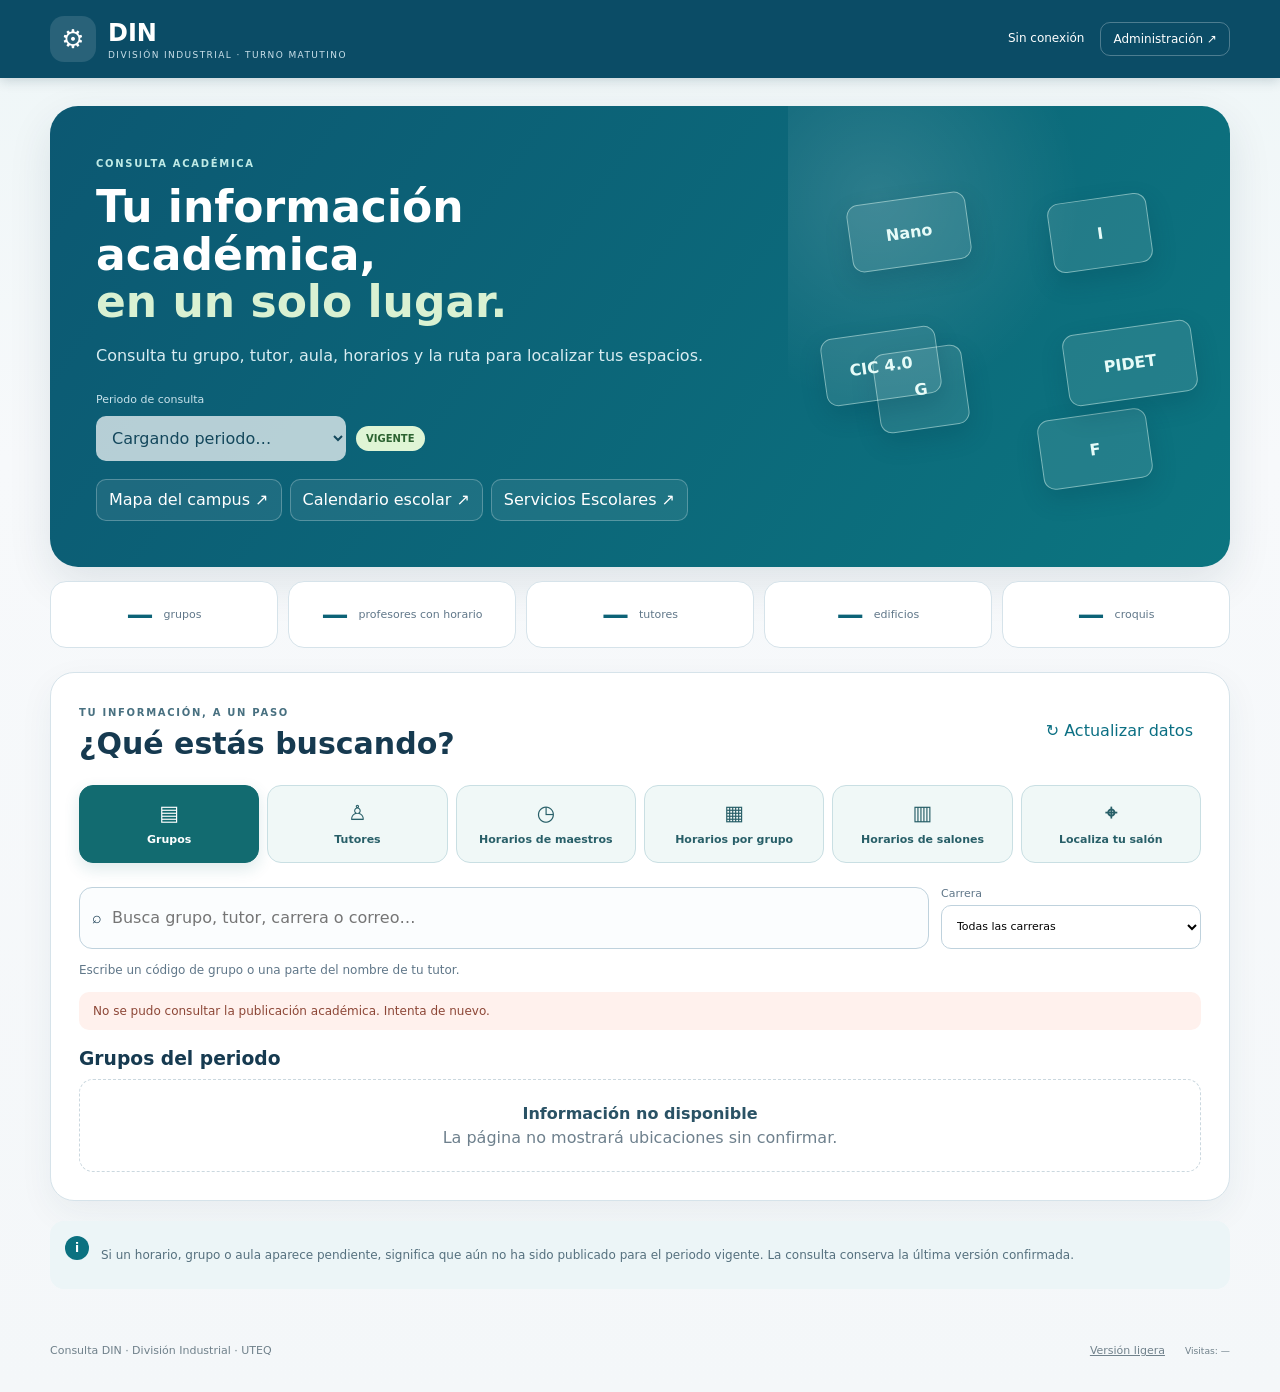
==== index.html @ 72f291d6 "Add files via upload" ====
<!doctype html>
<html lang="es">
<head>
  <meta charset="utf-8">
  <meta name="viewport" content="width=device-width,initial-scale=1,viewport-fit=cover">
  <meta name="theme-color" content="#0b5e75">
  <meta name="description" content="Consulta DIN: grupos, tutores, horarios, aulas y croquis de la División Industrial.">
  <title>Consulta DIN</title>
  <script src="compat-v4.js?v=20260924-1"></script>
  <link rel="stylesheet" href="estilos-v4.css?v=20260924-1">
  <script defer src="config.js"></script>
  <script defer src="planos.js"></script>
  <script defer src="datos-v4.js?v=20260924-1"></script>
  <script defer src="source-v4.js?v=20260924-1"></script>
  <script defer src="legacy-schedules-v4.js?v=20260924-1"></script>
  <script defer src="horarios-v4.js?v=20260924-1"></script>
  <script defer src="campus-v4.js?v=20260924-1"></script>
  <script defer src="app-v4.js?v=20260924-1"></script>
  <script defer src="visitas-v4.js?v=20260924-1"></script>
</head>
<body>
  <a class="skip" href="#consulta">Saltar a la consulta</a>
  <header class="topbar">
    <div class="wrap topbar-inner">
      <a class="brand" href="./" aria-label="Consulta DIN, inicio">
        <span class="brand-mark" aria-hidden="true">⚙</span>
        <span><strong>DIN</strong><small>DIVISIÓN INDUSTRIAL · TURNO MATUTINO</small></span>
      </a>
      <div class="top-actions">
        <div class="connection-block"><span id="connection">Conectando…</span><small id="dataUpdated"></small></div>
        <a class="admin-link" href="admin.html">Administración ↗</a>
      </div>
    </div>
  </header>

  <main class="wrap">
    <section class="hero">
      <div class="hero-copy">
        <span class="eyebrow">CONSULTA ACADÉMICA</span>
        <h1>Tu información académica,<br><em>en un solo lugar.</em></h1>
        <p>Consulta tu grupo, tutor, aula, horarios y la ruta para localizar tus espacios.</p>
        <div class="period-box">
          <label for="period">Periodo de consulta</label>
          <select id="period" disabled><option>Cargando periodo…</option></select>
          <span id="periodBadge" class="period-badge">Vigente</span>
        </div>
        <div class="hero-links">
          <button id="openCampus" class="soft-button" type="button">Mapa del campus ↗</button>
          <a class="soft-button" href="https://www.uteq.edu.mx/Alumno/Default.aspx?gI2Sr=251" target="_blank" rel="noopener">Calendario escolar ↗</a>
          <a class="soft-button" href="https://www.uteq.edu.mx/alumno/DirectorioSE.aspx" target="_blank" rel="noopener">Servicios Escolares ↗</a>
        </div>
      </div>
      <div class="hero-art" aria-hidden="true">
        <div class="campus-card c1">F</div><div class="campus-card c2">G</div><div class="campus-card c3">I</div>
        <div class="campus-card c4">Nano</div><div class="campus-card c5">PIDET</div><div class="campus-card c6">CIC 4.0</div>
      </div>
    </section>

    <section class="stats" aria-label="Resumen del periodo">
      <article><strong id="statGroups">—</strong><span>grupos</span></article>
      <article><strong id="statTeachers">—</strong><span>profesores con horario</span></article>
      <article><strong id="statTutors">—</strong><span>tutores</span></article>
      <article><strong id="statBuildings">—</strong><span>edificios</span></article>
      <article><strong id="statPlans">—</strong><span>croquis</span></article>
    </section>

    <section id="consulta" class="workspace">
      <div class="workspace-head">
        <div><span class="eyebrow dark">TU INFORMACIÓN, A UN PASO</span><h2>¿Qué estás buscando?</h2></div>
        <button id="refresh" class="text-button" type="button">↻ Actualizar datos</button>
      </div>
      <nav class="tabs" aria-label="Tipo de consulta">
        <button class="active" data-mode="groups" aria-pressed="true"><span>▤</span>Grupos</button>
        <button data-mode="tutors" aria-pressed="false"><span>♙</span>Tutores</button>
        <button data-mode="profesores" aria-pressed="false"><span>◷</span>Horarios de maestros</button>
        <button data-mode="grupos" aria-pressed="false"><span>▦</span>Horarios por grupo</button>
        <button data-mode="salones" aria-pressed="false"><span>▥</span>Horarios de salones</button>
        <button data-mode="locate" aria-pressed="false"><span>⌖</span>Localiza tu salón</button>
      </nav>

      <div id="academicSearch" class="search-row">
        <div class="search-box"><span aria-hidden="true">⌕</span><input id="search" type="search" autocomplete="off" placeholder="Busca grupo, tutor, carrera o correo…"><button id="clear" type="button" aria-label="Limpiar búsqueda" hidden>×</button></div>
        <label class="filter">Carrera<select id="career"><option value="">Todas las carreras</option></select></label>
      </div>
      <p id="hint" class="hint">Escribe un código de grupo o una parte del nombre de tu tutor.</p>
      <div id="status" class="status" role="status">Cargando la información académica…</div>
      <div id="academicHeading" class="results-heading"><h3 id="resultTitle">Grupos del periodo</h3><span id="count"></span></div>
      <div id="results" class="results"></div>
      <section id="horarios" hidden aria-label="Horarios académicos"></section>
    </section>

    <aside class="help-note"><span>i</span><p>Si un horario, grupo o aula aparece pendiente, significa que aún no ha sido publicado para el periodo vigente. La consulta conserva la última versión confirmada.</p></aside>
  </main>

  <footer class="wrap footer"><p>Consulta DIN · División Industrial · UTEQ</p><div><a class="lite-link" href="lite-v4.html">Versión ligera</a><small id="visitCount">Visitas: —</small></div></footer>

  <dialog id="mapDialog" aria-labelledby="mapTitle">
    <div class="dialog-head"><div><span class="eyebrow dark">ENCUENTRA TU AULA</span><h2 id="mapTitle">Plano</h2></div><button id="closeMap" class="close" type="button" aria-label="Cerrar">×</button></div>
    <div class="map-toolbar"><label>Planta<select id="floor"></select></label><div><button id="zoomOut" type="button">−</button><button id="zoomReset" type="button">Ajustar</button><button id="zoomIn" type="button">+</button></div></div>
    <p id="mapSubtitle" class="hint"></p>
    <div id="mapScroll" class="map-scroll" tabindex="0"><div id="mapCanvas"></div></div>
    <div id="roomDetail" class="room-detail"></div>
    <div id="roomButtons" class="room-buttons"></div>
  </dialog>

  <dialog id="campusDialog" aria-labelledby="campusTitle">
    <div class="dialog-head"><div><span class="eyebrow dark">EXPLORA TU CAMPUS</span><h2 id="campusTitle">Mapa del campus</h2></div><button id="closeCampus" class="close" type="button" aria-label="Cerrar">×</button></div>
    <label class="campus-search">Buscar edificio, grupo o aula<input id="campusQuery" type="search" autocomplete="off"></label>
    <div class="campus-layout"><div><div class="campus-tools"><button id="campusLess">−</button><button id="campusFit">Ajustar</button><button id="campusMore">+</button></div><div class="campus-scroll"><div id="campusCanvas"></div></div></div><aside><div id="campusChoices" class="campus-choices"></div><section id="campusSummary" class="campus-summary"><h3>Elige un edificio</h3><p>Consulta sus grupos, plantas y aulas.</p></section></aside></div>
  </dialog>

  <noscript>Activa JavaScript para usar la consulta. Si tu navegador es antiguo, abre <a href="lite-v4.html">la versión ligera</a>.</noscript>
</body>
</html>
---- estilos-v4.css ----
:root{--ink:#163a50;--muted:#607789;--line:#d6e3ea;--panel:#fff;--soft:#f2f7f9;--blue:#0b5e75;--blue2:#087f80;--accent:#d9b14e;--danger:#9b2f3c;--shadow:0 16px 44px rgba(18,57,77,.11);font-family:Inter,ui-sans-serif,system-ui,-apple-system,BlinkMacSystemFont,"Segoe UI",sans-serif;color:var(--ink);background:#f4f7f9}*{box-sizing:border-box}html{scroll-behavior:smooth}body{margin:0;background:linear-gradient(180deg,#eef6f7 0,#f7f9fb 460px,#f4f7f9 100%);color:var(--ink)}button,input,select{font:inherit}.wrap{width:min(1180px,calc(100% - 32px));margin:auto}.skip{position:absolute;left:-9999px}.skip:focus{left:12px;top:12px;z-index:999;background:#fff;padding:10px 14px;border-radius:8px}.topbar{background:#0b4c66;color:#fff;box-shadow:0 2px 12px #0a344733}.topbar-inner{min-height:78px;display:flex;align-items:center;justify-content:space-between;gap:20px}.brand{display:flex;align-items:center;gap:12px;color:inherit;text-decoration:none}.brand-mark{width:46px;height:46px;border-radius:14px;display:grid;place-items:center;background:#ffffff1f;font-size:26px}.brand strong{font-size:24px}.brand small{display:block;font-size:9px;letter-spacing:1.4px;color:#cae0ea;margin-top:3px}.top-actions{display:flex;align-items:center;gap:16px}.connection-block{text-align:right;font-size:12px}.connection-block small{display:block;color:#bad6e2;margin-top:3px;max-width:250px}.admin-link{color:#fff;text-decoration:none;border:1px solid #ffffff45;border-radius:10px;padding:9px 12px;font-size:12px}.hero{margin:28px 0 0;min-height:340px;border-radius:28px;overflow:hidden;background:linear-gradient(125deg,#0c5872,#0c7580);color:#fff;display:grid;grid-template-columns:1.25fr .75fr;box-shadow:var(--shadow)}.hero-copy{padding:46px}.eyebrow{font-size:10px;font-weight:800;letter-spacing:1.7px;color:#bfeae6}.eyebrow.dark{color:#487080}.hero h1{font-size:44px;line-height:1.08;margin:12px 0 16px}.hero h1 em{font-style:normal;color:#d9f1d2}.hero p{max-width:650px;color:#d8ecf1;line-height:1.7}.period-box{display:flex;align-items:center;gap:10px;flex-wrap:wrap;margin-top:24px}.period-box label{width:100%;font-size:11px;color:#c8e2eb}.period-box select{min-width:250px;background:#fff;border:0;border-radius:10px;padding:12px;color:#173e52}.period-badge{font-size:10px;font-weight:800;text-transform:uppercase;background:#dff5d5;color:#2c6331;padding:7px 10px;border-radius:999px}.hero-links{display:flex;gap:8px;flex-wrap:wrap;margin-top:18px}.soft-button{display:inline-flex;align-items:center;justify-content:center;text-decoration:none;border:1px solid #ffffff40;background:#ffffff13;color:#fff;border-radius:10px;padding:10px 12px;min-height:42px;cursor:pointer}.hero-art{position:relative;min-height:100%;background:radial-gradient(circle at 20% 20%,#ffffff22,transparent 40%)}.campus-card{position:absolute;display:grid;place-items:center;border:1px solid #dff8ef77;background:#ffffff19;color:#e6fbf8;border-radius:12px;box-shadow:0 10px 25px #00364c33;font-weight:800;transform:rotate(-8deg)}.c1{width:110px;height:70px;right:18%;bottom:18%}.c2{width:90px;height:80px;left:20%;bottom:30%}.c3{width:100px;height:70px;right:18%;top:20%}.c4{width:120px;height:68px;left:14%;top:20%}.c5{width:130px;height:72px;right:8%;top:48%}.c6{width:116px;height:68px;left:8%;top:49%}.stats{display:grid;grid-template-columns:repeat(5,1fr);gap:10px;margin:14px 0 24px}.stats article{background:#fff;border:1px solid var(--line);border-radius:16px;padding:17px;display:flex;align-items:center;gap:10px;justify-content:center;text-align:center}.stats strong{font-size:27px;color:#0d6377}.stats span{font-size:11px;color:var(--muted)}.workspace{background:#fff;border:1px solid var(--line);border-radius:24px;padding:28px;box-shadow:0 12px 35px rgba(31,65,85,.06)}.workspace-head{display:flex;align-items:center;justify-content:space-between;gap:16px}.workspace h2{font-size:30px;margin:6px 0 0}.text-button{border:0;background:transparent;color:#0b6f83;cursor:pointer;padding:8px}.tabs{display:grid;grid-template-columns:repeat(6,minmax(0,1fr));gap:8px;margin:24px 0}.tabs button{min-height:78px;border:1px solid #c9dfe3;background:#f0f8f7;color:#285f68;border-radius:14px;padding:10px;display:flex;flex-direction:column;align-items:center;justify-content:center;gap:8px;cursor:pointer;font-size:11px;font-weight:700}.tabs button span{font-size:21px}.tabs button.active{background:#126b70;color:#fff;border-color:#126b70;box-shadow:0 6px 16px #126b7024}.search-row{display:grid;grid-template-columns:minmax(0,1fr) 260px;gap:12px}.search-box{display:flex;align-items:center;border:1px solid #bfd2dd;border-radius:13px;background:#fbfdfe;padding:0 12px}.search-box input{border:0;outline:0;background:transparent;width:100%;padding:15px 10px;font-size:16px}.search-box button{border:0;background:transparent;font-size:22px;color:#789;cursor:pointer}.filter{font-size:11px;color:var(--muted);display:flex;flex-direction:column;gap:5px}.filter select,.campus-search input,.map-toolbar select{border:1px solid #bfd2dd;border-radius:10px;background:#fff;padding:11px;min-height:44px}.hint{font-size:12px;color:var(--muted);line-height:1.6}.status{padding:12px 14px;border-radius:10px;background:#edf7f4;color:#356056;margin:12px 0;font-size:12px}.status.error{background:#fff1ed;color:#8d4737}.results-heading{display:flex;justify-content:space-between;align-items:center;margin:18px 0 10px}.results-heading h3{margin:0}.results{min-height:80px}.group-picker{display:grid;grid-template-columns:repeat(auto-fill,minmax(185px,1fr));gap:12px}.group-pick{border:1px solid #cddde5;border-top:4px solid #3b8490;border-radius:14px;background:#f4f9fa;padding:15px;min-height:150px;text-align:left;cursor:pointer;color:var(--ink)}.group-pick strong{display:block;font-size:18px;margin-bottom:7px}.group-pick small{display:block;color:#5d7381;line-height:1.45;margin-top:4px}.group-card,.tutor-card,.schedule-card,.room-result{border:1px solid #d5e2e8;border-radius:16px;background:#fff;padding:18px;margin:10px 0}.group-card .code{font-size:26px;margin:0 0 8px}.fields{display:grid;grid-template-columns:repeat(2,minmax(0,1fr));gap:10px;margin:14px 0}.field{background:#f4f8fb;border-radius:10px;padding:12px;font-size:12px}.field small{display:block;color:#728797;margin-bottom:5px}.placement{border-left:4px solid #0b7781;padding:10px 12px;background:#eef8f7;border-radius:0 10px 10px 0;margin-top:12px}.map-button,.primary,.schedule-choice,.schedule-chip{border:1px solid #b8d2dc;background:#edf7f8;color:#115b70;border-radius:10px;padding:10px 13px;cursor:pointer;min-height:44px}.primary{background:#0e6579;color:#fff;border-color:#0e6579}.schedule-panel{max-width:980px;margin:auto}.schedule-search{display:flex;gap:10px}.schedule-search input{flex:1;border:1px solid #bfd2dd;border-radius:10px;padding:12px;font-size:16px}.schedule-suggestions,#scheduleMatches{display:grid;grid-template-columns:repeat(auto-fill,minmax(190px,1fr));gap:8px;margin:16px 0}.schedule-chip,.schedule-choice{text-align:left;min-height:58px}.selected-schedule{border:1px solid #d5e2e8;border-radius:18px;padding:18px;margin-top:16px}.schedule-image{display:block;width:100%;height:auto;border:1px solid #d5e2e8;border-radius:10px;background:#fff}.schedule-notice{background:#fff7dd;border:1px solid #ead28b;border-radius:10px;padding:12px;font-size:12px;color:#735a17}.empty{padding:24px;border:1px dashed #cbd8df;border-radius:14px;color:#6e808d;text-align:center}.empty strong{display:block;color:#2a5265;margin-bottom:5px}.help-note{display:flex;align-items:flex-start;gap:12px;margin:20px 0;padding:15px;background:#ecf5f7;border-radius:14px;color:#55707e;font-size:12px}.help-note>span{width:24px;height:24px;border-radius:50%;display:grid;place-items:center;background:#0b7180;color:#fff;font-weight:700}.footer{display:flex;justify-content:space-between;gap:20px;padding:24px 0;color:#70818b;font-size:11px}dialog{width:min(1100px,calc(100vw - 24px));max-height:calc(100vh - 30px);max-height:calc(100dvh - 30px);border:0;border-radius:22px;padding:22px;box-shadow:0 30px 90px #0a2d3d55}dialog::backdrop{background:#102d3d88}.dialog-head{display:flex;justify-content:space-between;align-items:flex-start}.dialog-head h2{margin:6px 0}.close{width:44px;height:44px;border:1px solid #cbd8df;border-radius:12px;background:#fff;font-size:24px;cursor:pointer}.map-toolbar{display:flex;justify-content:space-between;gap:12px;align-items:end}.map-toolbar label{display:flex;flex-direction:column;gap:5px;font-size:11px}.map-toolbar button,.campus-tools button{min-width:44px;min-height:44px;border:1px solid #c8d9df;background:#fff;border-radius:9px;cursor:pointer}.map-scroll,.campus-scroll{overflow:auto;border:1px solid #d2e2e7;border-radius:14px;background:#eef5f4;-webkit-overflow-scrolling:touch}.map-scroll{max-height:60vh}.campus-layout{display:grid;grid-template-columns:1.55fr .85fr;gap:20px}.campus-tools{display:flex;gap:7px;margin-bottom:8px}.campus-scroll{max-height:70vh}.campus-search{display:flex;flex-direction:column;gap:5px;font-size:11px;margin:10px 0}.campus-choices{display:grid;grid-template-columns:repeat(2,minmax(0,1fr));gap:8px}.campus-choices button{min-height:44px;border:1px solid #cbdfe2;background:#f1f8f7;border-radius:9px;color:#285d67;cursor:pointer}.campus-choices button.selected{background:#0d6b77;color:#fff}.campus-summary{margin-top:12px;padding:16px;background:#f0f7f4;border-radius:14px}.campus-hotspot{fill:#c6314d99;stroke:#fff8d9;stroke-width:5;cursor:pointer}.campus-hotspot.selected{fill:#e34b56dd;stroke:#ffe46d;stroke-width:9}.campus-label text{fill:#fff;font-weight:800}.room-buttons{display:flex;gap:7px;flex-wrap:wrap;margin-top:12px}.room-detail{margin-top:12px}.location-steps{display:grid;grid-template-columns:repeat(3,1fr);gap:8px;list-style:none;padding:0}.location-steps li{background:#eff6f9;border-left:4px solid #176e89;border-radius:10px;padding:12px}.location-steps small{display:block;color:#6d8190}.location-steps strong{font-size:18px}.table-scroll{overflow:auto}.table-scroll table{width:100%;border-collapse:collapse;font-size:12px}.table-scroll th,.table-scroll td{padding:10px;border-bottom:1px solid #dbe5ea;text-align:left}@media(max-width:850px){.wrap{width:min(100% - 20px,1180px)}.topbar-inner{min-height:70px;flex-wrap:wrap;padding:10px 0}.connection-block{display:none}.hero{grid-template-columns:1fr}.hero-copy{padding:28px 22px}.hero h1{font-size:34px}.hero-art{min-height:170px}.stats{grid-template-columns:repeat(3,1fr)}.tabs{grid-template-columns:repeat(2,1fr)}.tabs button{min-height:70px}.search-row{grid-template-columns:1fr}.group-picker{grid-template-columns:repeat(2,minmax(0,1fr))}.campus-layout{grid-template-columns:1fr}.campus-layout aside{order:-1}.campus-choices{grid-template-columns:repeat(3,minmax(0,1fr))}.fields{grid-template-columns:1fr}.location-steps{grid-template-columns:1fr}.footer{flex-direction:column}}@media(max-width:430px){.hero h1{font-size:30px}.hero-copy{padding:24px 18px}.hero-links{display:grid;grid-template-columns:1fr}.period-box select{min-width:0;width:100%;font-size:16px}.stats{grid-template-columns:repeat(2,1fr)}.workspace{padding:18px 12px}.workspace h2{font-size:24px}.workspace-head{align-items:flex-start}.group-picker{grid-template-columns:1fr 1fr;gap:8px}.group-pick{padding:11px;min-height:160px}.schedule-suggestions,#scheduleMatches{grid-template-columns:1fr 1fr}.schedule-chip,.schedule-choice{font-size:12px}.campus-choices{grid-template-columns:repeat(2,1fr)}dialog{padding:14px}.brand small{font-size:8px}.admin-link{font-size:10px;padding:8px}}
/* V4: rendimiento, accesibilidad y estados de carga. */
.schedule-image-wrap{min-height:120px}.schedule-image{content-visibility:auto}.schedule-pdf-link{display:inline-flex!important;width:auto!important;color:#115b70!important;border-color:#b8d2dc!important}.lite-link{display:inline-block;margin-right:12px;color:inherit}.footer>div{display:flex;align-items:center;gap:8px;flex-wrap:wrap}.status:empty{display:none}.schedule-notice{overflow-wrap:anywhere}
@media (prefers-reduced-motion:reduce){*{scroll-behavior:auto!important;transition:none!important;animation:none!important}}
@media (prefers-contrast:more){button,a,input,select,.workspace,.group-card,.tutor-card{border-width:2px!important}}
@media(max-width:380px){.hero-copy{padding-left:16px!important;padding-right:16px!important}.tabs{gap:6px}.tabs button{font-size:11px;padding:8px 6px}.group-picker{grid-template-columns:1fr}.stats{grid-template-columns:repeat(2,minmax(0,1fr))}.hero-links{grid-template-columns:1fr!important}.topbar-inner{gap:8px}.brand small{font-size:8px}}
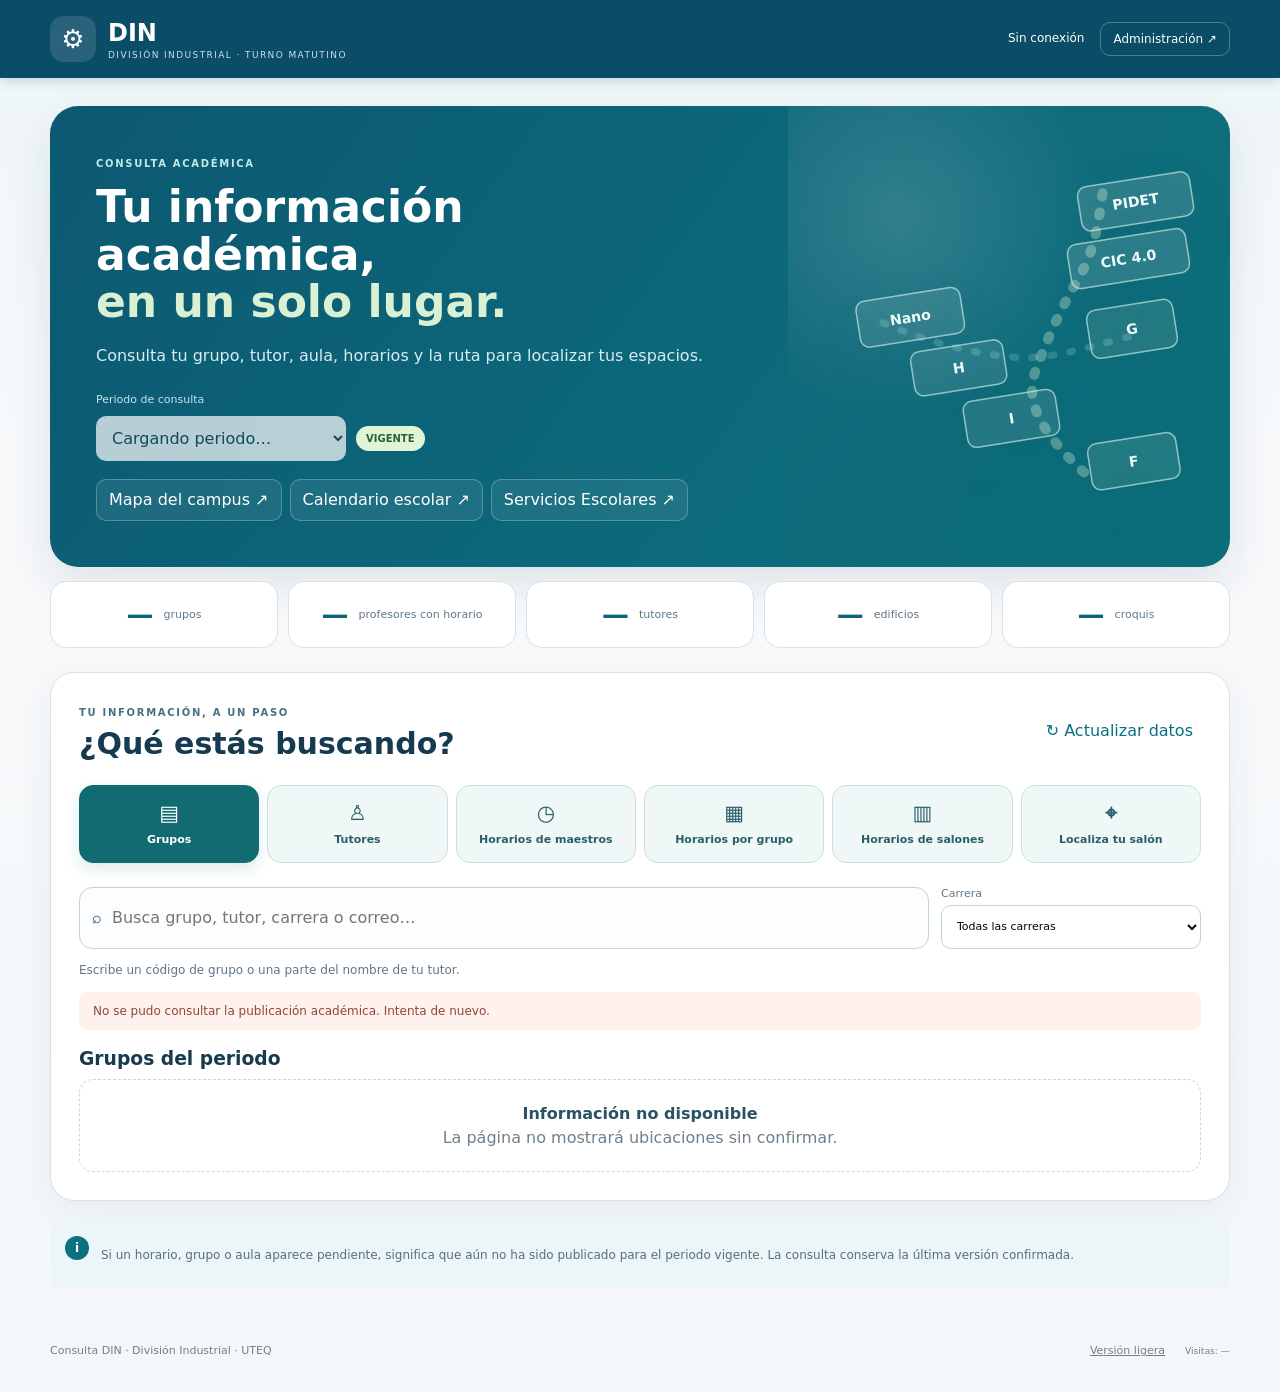
==== commit 8f131e7d: "Add files via upload" ====
--- a/index.html
+++ b/index.html
@@ -6,17 +6,17 @@
   <meta name="theme-color" content="#0b5e75">
   <meta name="description" content="Consulta DIN: grupos, tutores, horarios, aulas y croquis de la División Industrial.">
   <title>Consulta DIN</title>
-  <script src="compat-v4.js?v=20260924-1"></script>
-  <link rel="stylesheet" href="estilos-v4.css?v=20260924-1">
+  <script src="compat-v4.js?v=20260924-2"></script>
+  <link rel="stylesheet" href="estilos-v4.css?v=20260924-2">
   <script defer src="config.js"></script>
   <script defer src="planos.js"></script>
-  <script defer src="datos-v4.js?v=20260924-1"></script>
-  <script defer src="source-v4.js?v=20260924-1"></script>
-  <script defer src="legacy-schedules-v4.js?v=20260924-1"></script>
-  <script defer src="horarios-v4.js?v=20260924-1"></script>
-  <script defer src="campus-v4.js?v=20260924-1"></script>
-  <script defer src="app-v4.js?v=20260924-1"></script>
-  <script defer src="visitas-v4.js?v=20260924-1"></script>
+  <script defer src="datos-v4.js?v=20260924-2"></script>
+  <script defer src="source-v4.js?v=20260924-2"></script>
+  <script defer src="legacy-schedules-v4.js?v=20260924-2"></script>
+  <script defer src="horarios-v4.js?v=20260924-2"></script>
+  <script defer src="campus-v4.js?v=20260924-2"></script>
+  <script defer src="app-v4.js?v=20260924-2"></script>
+  <script defer src="visitas-v4.js?v=20260924-2"></script>
 </head>
 <body>
   <a class="skip" href="#consulta">Saltar a la consulta</a>
@@ -51,8 +51,17 @@
         </div>
       </div>
       <div class="hero-art" aria-hidden="true">
-        <div class="campus-card c1">F</div><div class="campus-card c2">G</div><div class="campus-card c3">I</div>
-        <div class="campus-card c4">Nano</div><div class="campus-card c5">PIDET</div><div class="campus-card c6">CIC 4.0</div>
+        <svg class="hero-campus-map" viewBox="0 0 420 340" xmlns="http://www.w3.org/2000/svg">
+          <path class="hero-campus-road" d="M303 29 C298 68 292 91 281 110 C260 146 247 177 237 204 C226 233 240 264 287 307"/>
+          <path class="hero-campus-road secondary" d="M86 157 C126 174 160 184 205 190 C248 196 286 181 333 170"/>
+          <g class="hero-building pidet" transform="translate(277 24) rotate(-9)"><rect width="112" height="44" rx="9"/><text x="56" y="27">PIDET</text></g>
+          <g class="hero-building cic" transform="translate(267 81) rotate(-9)"><rect width="118" height="44" rx="9"/><text x="59" y="27">CIC 4.0</text></g>
+          <g class="hero-building nano" transform="translate(58 137) rotate(-9)"><rect width="104" height="46" rx="9"/><text x="52" y="28">Nano</text></g>
+          <g class="hero-building h" transform="translate(112 187) rotate(-9)"><rect width="92" height="44" rx="9"/><text x="46" y="27">H</text></g>
+          <g class="hero-building g" transform="translate(286 146) rotate(-9)"><rect width="86" height="48" rx="9"/><text x="43" y="29">G</text></g>
+          <g class="hero-building i" transform="translate(164 236) rotate(-9)"><rect width="92" height="46" rx="9"/><text x="46" y="28">I</text></g>
+          <g class="hero-building f" transform="translate(287 278) rotate(-9)"><rect width="88" height="46" rx="9"/><text x="44" y="28">F</text></g>
+        </svg>
       </div>
     </section>
 
--- a/estilos-v4.css
+++ b/estilos-v4.css
@@ -1,6 +1,9 @@
-:root{--ink:#163a50;--muted:#607789;--line:#d6e3ea;--panel:#fff;--soft:#f2f7f9;--blue:#0b5e75;--blue2:#087f80;--accent:#d9b14e;--danger:#9b2f3c;--shadow:0 16px 44px rgba(18,57,77,.11);font-family:Inter,ui-sans-serif,system-ui,-apple-system,BlinkMacSystemFont,"Segoe UI",sans-serif;color:var(--ink);background:#f4f7f9}*{box-sizing:border-box}html{scroll-behavior:smooth}body{margin:0;background:linear-gradient(180deg,#eef6f7 0,#f7f9fb 460px,#f4f7f9 100%);color:var(--ink)}button,input,select{font:inherit}.wrap{width:min(1180px,calc(100% - 32px));margin:auto}.skip{position:absolute;left:-9999px}.skip:focus{left:12px;top:12px;z-index:999;background:#fff;padding:10px 14px;border-radius:8px}.topbar{background:#0b4c66;color:#fff;box-shadow:0 2px 12px #0a344733}.topbar-inner{min-height:78px;display:flex;align-items:center;justify-content:space-between;gap:20px}.brand{display:flex;align-items:center;gap:12px;color:inherit;text-decoration:none}.brand-mark{width:46px;height:46px;border-radius:14px;display:grid;place-items:center;background:#ffffff1f;font-size:26px}.brand strong{font-size:24px}.brand small{display:block;font-size:9px;letter-spacing:1.4px;color:#cae0ea;margin-top:3px}.top-actions{display:flex;align-items:center;gap:16px}.connection-block{text-align:right;font-size:12px}.connection-block small{display:block;color:#bad6e2;margin-top:3px;max-width:250px}.admin-link{color:#fff;text-decoration:none;border:1px solid #ffffff45;border-radius:10px;padding:9px 12px;font-size:12px}.hero{margin:28px 0 0;min-height:340px;border-radius:28px;overflow:hidden;background:linear-gradient(125deg,#0c5872,#0c7580);color:#fff;display:grid;grid-template-columns:1.25fr .75fr;box-shadow:var(--shadow)}.hero-copy{padding:46px}.eyebrow{font-size:10px;font-weight:800;letter-spacing:1.7px;color:#bfeae6}.eyebrow.dark{color:#487080}.hero h1{font-size:44px;line-height:1.08;margin:12px 0 16px}.hero h1 em{font-style:normal;color:#d9f1d2}.hero p{max-width:650px;color:#d8ecf1;line-height:1.7}.period-box{display:flex;align-items:center;gap:10px;flex-wrap:wrap;margin-top:24px}.period-box label{width:100%;font-size:11px;color:#c8e2eb}.period-box select{min-width:250px;background:#fff;border:0;border-radius:10px;padding:12px;color:#173e52}.period-badge{font-size:10px;font-weight:800;text-transform:uppercase;background:#dff5d5;color:#2c6331;padding:7px 10px;border-radius:999px}.hero-links{display:flex;gap:8px;flex-wrap:wrap;margin-top:18px}.soft-button{display:inline-flex;align-items:center;justify-content:center;text-decoration:none;border:1px solid #ffffff40;background:#ffffff13;color:#fff;border-radius:10px;padding:10px 12px;min-height:42px;cursor:pointer}.hero-art{position:relative;min-height:100%;background:radial-gradient(circle at 20% 20%,#ffffff22,transparent 40%)}.campus-card{position:absolute;display:grid;place-items:center;border:1px solid #dff8ef77;background:#ffffff19;color:#e6fbf8;border-radius:12px;box-shadow:0 10px 25px #00364c33;font-weight:800;transform:rotate(-8deg)}.c1{width:110px;height:70px;right:18%;bottom:18%}.c2{width:90px;height:80px;left:20%;bottom:30%}.c3{width:100px;height:70px;right:18%;top:20%}.c4{width:120px;height:68px;left:14%;top:20%}.c5{width:130px;height:72px;right:8%;top:48%}.c6{width:116px;height:68px;left:8%;top:49%}.stats{display:grid;grid-template-columns:repeat(5,1fr);gap:10px;margin:14px 0 24px}.stats article{background:#fff;border:1px solid var(--line);border-radius:16px;padding:17px;display:flex;align-items:center;gap:10px;justify-content:center;text-align:center}.stats strong{font-size:27px;color:#0d6377}.stats span{font-size:11px;color:var(--muted)}.workspace{background:#fff;border:1px solid var(--line);border-radius:24px;padding:28px;box-shadow:0 12px 35px rgba(31,65,85,.06)}.workspace-head{display:flex;align-items:center;justify-content:space-between;gap:16px}.workspace h2{font-size:30px;margin:6px 0 0}.text-button{border:0;background:transparent;color:#0b6f83;cursor:pointer;padding:8px}.tabs{display:grid;grid-template-columns:repeat(6,minmax(0,1fr));gap:8px;margin:24px 0}.tabs button{min-height:78px;border:1px solid #c9dfe3;background:#f0f8f7;color:#285f68;border-radius:14px;padding:10px;display:flex;flex-direction:column;align-items:center;justify-content:center;gap:8px;cursor:pointer;font-size:11px;font-weight:700}.tabs button span{font-size:21px}.tabs button.active{background:#126b70;color:#fff;border-color:#126b70;box-shadow:0 6px 16px #126b7024}.search-row{display:grid;grid-template-columns:minmax(0,1fr) 260px;gap:12px}.search-box{display:flex;align-items:center;border:1px solid #bfd2dd;border-radius:13px;background:#fbfdfe;padding:0 12px}.search-box input{border:0;outline:0;background:transparent;width:100%;padding:15px 10px;font-size:16px}.search-box button{border:0;background:transparent;font-size:22px;color:#789;cursor:pointer}.filter{font-size:11px;color:var(--muted);display:flex;flex-direction:column;gap:5px}.filter select,.campus-search input,.map-toolbar select{border:1px solid #bfd2dd;border-radius:10px;background:#fff;padding:11px;min-height:44px}.hint{font-size:12px;color:var(--muted);line-height:1.6}.status{padding:12px 14px;border-radius:10px;background:#edf7f4;color:#356056;margin:12px 0;font-size:12px}.status.error{background:#fff1ed;color:#8d4737}.results-heading{display:flex;justify-content:space-between;align-items:center;margin:18px 0 10px}.results-heading h3{margin:0}.results{min-height:80px}.group-picker{display:grid;grid-template-columns:repeat(auto-fill,minmax(185px,1fr));gap:12px}.group-pick{border:1px solid #cddde5;border-top:4px solid #3b8490;border-radius:14px;background:#f4f9fa;padding:15px;min-height:150px;text-align:left;cursor:pointer;color:var(--ink)}.group-pick strong{display:block;font-size:18px;margin-bottom:7px}.group-pick small{display:block;color:#5d7381;line-height:1.45;margin-top:4px}.group-card,.tutor-card,.schedule-card,.room-result{border:1px solid #d5e2e8;border-radius:16px;background:#fff;padding:18px;margin:10px 0}.group-card .code{font-size:26px;margin:0 0 8px}.fields{display:grid;grid-template-columns:repeat(2,minmax(0,1fr));gap:10px;margin:14px 0}.field{background:#f4f8fb;border-radius:10px;padding:12px;font-size:12px}.field small{display:block;color:#728797;margin-bottom:5px}.placement{border-left:4px solid #0b7781;padding:10px 12px;background:#eef8f7;border-radius:0 10px 10px 0;margin-top:12px}.map-button,.primary,.schedule-choice,.schedule-chip{border:1px solid #b8d2dc;background:#edf7f8;color:#115b70;border-radius:10px;padding:10px 13px;cursor:pointer;min-height:44px}.primary{background:#0e6579;color:#fff;border-color:#0e6579}.schedule-panel{max-width:980px;margin:auto}.schedule-search{display:flex;gap:10px}.schedule-search input{flex:1;border:1px solid #bfd2dd;border-radius:10px;padding:12px;font-size:16px}.schedule-suggestions,#scheduleMatches{display:grid;grid-template-columns:repeat(auto-fill,minmax(190px,1fr));gap:8px;margin:16px 0}.schedule-chip,.schedule-choice{text-align:left;min-height:58px}.selected-schedule{border:1px solid #d5e2e8;border-radius:18px;padding:18px;margin-top:16px}.schedule-image{display:block;width:100%;height:auto;border:1px solid #d5e2e8;border-radius:10px;background:#fff}.schedule-notice{background:#fff7dd;border:1px solid #ead28b;border-radius:10px;padding:12px;font-size:12px;color:#735a17}.empty{padding:24px;border:1px dashed #cbd8df;border-radius:14px;color:#6e808d;text-align:center}.empty strong{display:block;color:#2a5265;margin-bottom:5px}.help-note{display:flex;align-items:flex-start;gap:12px;margin:20px 0;padding:15px;background:#ecf5f7;border-radius:14px;color:#55707e;font-size:12px}.help-note>span{width:24px;height:24px;border-radius:50%;display:grid;place-items:center;background:#0b7180;color:#fff;font-weight:700}.footer{display:flex;justify-content:space-between;gap:20px;padding:24px 0;color:#70818b;font-size:11px}dialog{width:min(1100px,calc(100vw - 24px));max-height:calc(100vh - 30px);max-height:calc(100dvh - 30px);border:0;border-radius:22px;padding:22px;box-shadow:0 30px 90px #0a2d3d55}dialog::backdrop{background:#102d3d88}.dialog-head{display:flex;justify-content:space-between;align-items:flex-start}.dialog-head h2{margin:6px 0}.close{width:44px;height:44px;border:1px solid #cbd8df;border-radius:12px;background:#fff;font-size:24px;cursor:pointer}.map-toolbar{display:flex;justify-content:space-between;gap:12px;align-items:end}.map-toolbar label{display:flex;flex-direction:column;gap:5px;font-size:11px}.map-toolbar button,.campus-tools button{min-width:44px;min-height:44px;border:1px solid #c8d9df;background:#fff;border-radius:9px;cursor:pointer}.map-scroll,.campus-scroll{overflow:auto;border:1px solid #d2e2e7;border-radius:14px;background:#eef5f4;-webkit-overflow-scrolling:touch}.map-scroll{max-height:60vh}.campus-layout{display:grid;grid-template-columns:1.55fr .85fr;gap:20px}.campus-tools{display:flex;gap:7px;margin-bottom:8px}.campus-scroll{max-height:70vh}.campus-search{display:flex;flex-direction:column;gap:5px;font-size:11px;margin:10px 0}.campus-choices{display:grid;grid-template-columns:repeat(2,minmax(0,1fr));gap:8px}.campus-choices button{min-height:44px;border:1px solid #cbdfe2;background:#f1f8f7;border-radius:9px;color:#285d67;cursor:pointer}.campus-choices button.selected{background:#0d6b77;color:#fff}.campus-summary{margin-top:12px;padding:16px;background:#f0f7f4;border-radius:14px}.campus-hotspot{fill:#c6314d99;stroke:#fff8d9;stroke-width:5;cursor:pointer}.campus-hotspot.selected{fill:#e34b56dd;stroke:#ffe46d;stroke-width:9}.campus-label text{fill:#fff;font-weight:800}.room-buttons{display:flex;gap:7px;flex-wrap:wrap;margin-top:12px}.room-detail{margin-top:12px}.location-steps{display:grid;grid-template-columns:repeat(3,1fr);gap:8px;list-style:none;padding:0}.location-steps li{background:#eff6f9;border-left:4px solid #176e89;border-radius:10px;padding:12px}.location-steps small{display:block;color:#6d8190}.location-steps strong{font-size:18px}.table-scroll{overflow:auto}.table-scroll table{width:100%;border-collapse:collapse;font-size:12px}.table-scroll th,.table-scroll td{padding:10px;border-bottom:1px solid #dbe5ea;text-align:left}@media(max-width:850px){.wrap{width:min(100% - 20px,1180px)}.topbar-inner{min-height:70px;flex-wrap:wrap;padding:10px 0}.connection-block{display:none}.hero{grid-template-columns:1fr}.hero-copy{padding:28px 22px}.hero h1{font-size:34px}.hero-art{min-height:170px}.stats{grid-template-columns:repeat(3,1fr)}.tabs{grid-template-columns:repeat(2,1fr)}.tabs button{min-height:70px}.search-row{grid-template-columns:1fr}.group-picker{grid-template-columns:repeat(2,minmax(0,1fr))}.campus-layout{grid-template-columns:1fr}.campus-layout aside{order:-1}.campus-choices{grid-template-columns:repeat(3,minmax(0,1fr))}.fields{grid-template-columns:1fr}.location-steps{grid-template-columns:1fr}.footer{flex-direction:column}}@media(max-width:430px){.hero h1{font-size:30px}.hero-copy{padding:24px 18px}.hero-links{display:grid;grid-template-columns:1fr}.period-box select{min-width:0;width:100%;font-size:16px}.stats{grid-template-columns:repeat(2,1fr)}.workspace{padding:18px 12px}.workspace h2{font-size:24px}.workspace-head{align-items:flex-start}.group-picker{grid-template-columns:1fr 1fr;gap:8px}.group-pick{padding:11px;min-height:160px}.schedule-suggestions,#scheduleMatches{grid-template-columns:1fr 1fr}.schedule-chip,.schedule-choice{font-size:12px}.campus-choices{grid-template-columns:repeat(2,1fr)}dialog{padding:14px}.brand small{font-size:8px}.admin-link{font-size:10px;padding:8px}}
+:root{--ink:#163a50;--muted:#607789;--line:#d6e3ea;--panel:#fff;--soft:#f2f7f9;--blue:#0b5e75;--blue2:#087f80;--accent:#d9b14e;--danger:#9b2f3c;--shadow:0 16px 44px rgba(18,57,77,.11);font-family:Inter,ui-sans-serif,system-ui,-apple-system,BlinkMacSystemFont,"Segoe UI",sans-serif;color:var(--ink);background:#f4f7f9}*{box-sizing:border-box}html{scroll-behavior:smooth}body{margin:0;background:linear-gradient(180deg,#eef6f7 0,#f7f9fb 460px,#f4f7f9 100%);color:var(--ink)}button,input,select{font:inherit}.wrap{width:min(1180px,calc(100% - 32px));margin:auto}.skip{position:absolute;left:-9999px}.skip:focus{left:12px;top:12px;z-index:999;background:#fff;padding:10px 14px;border-radius:8px}.topbar{background:#0b4c66;color:#fff;box-shadow:0 2px 12px #0a344733}.topbar-inner{min-height:78px;display:flex;align-items:center;justify-content:space-between;gap:20px}.brand{display:flex;align-items:center;gap:12px;color:inherit;text-decoration:none}.brand-mark{width:46px;height:46px;border-radius:14px;display:grid;place-items:center;background:#ffffff1f;font-size:26px}.brand strong{font-size:24px}.brand small{display:block;font-size:9px;letter-spacing:1.4px;color:#cae0ea;margin-top:3px}.top-actions{display:flex;align-items:center;gap:16px}.connection-block{text-align:right;font-size:12px}.connection-block small{display:block;color:#bad6e2;margin-top:3px;max-width:250px}.admin-link{color:#fff;text-decoration:none;border:1px solid #ffffff45;border-radius:10px;padding:9px 12px;font-size:12px}.hero{margin:28px 0 0;min-height:340px;border-radius:28px;overflow:hidden;background:linear-gradient(125deg,#0c5872,#0c7580);color:#fff;display:grid;grid-template-columns:1.25fr .75fr;box-shadow:var(--shadow)}.hero-copy{padding:46px}.eyebrow{font-size:10px;font-weight:800;letter-spacing:1.7px;color:#bfeae6}.eyebrow.dark{color:#487080}.hero h1{font-size:44px;line-height:1.08;margin:12px 0 16px}.hero h1 em{font-style:normal;color:#d9f1d2}.hero p{max-width:650px;color:#d8ecf1;line-height:1.7}.period-box{display:flex;align-items:center;gap:10px;flex-wrap:wrap;margin-top:24px}.period-box label{width:100%;font-size:11px;color:#c8e2eb}.period-box select{min-width:250px;background:#fff;border:0;border-radius:10px;padding:12px;color:#173e52}.period-badge{font-size:10px;font-weight:800;text-transform:uppercase;background:#dff5d5;color:#2c6331;padding:7px 10px;border-radius:999px}.hero-links{display:flex;gap:8px;flex-wrap:wrap;margin-top:18px}.soft-button{display:inline-flex;align-items:center;justify-content:center;text-decoration:none;border:1px solid #ffffff40;background:#ffffff13;color:#fff;border-radius:10px;padding:10px 12px;min-height:42px;cursor:pointer}.hero-art{position:relative;min-height:100%;display:grid;place-items:center;background:radial-gradient(circle at 25% 24%,#ffffff24,transparent 42%),linear-gradient(145deg,#ffffff05,#00394a22)}.hero-campus-map{width:min(96%,470px);height:auto;filter:drop-shadow(0 18px 26px #00364c33)}.hero-campus-road{fill:none;stroke:#d9f1d255;stroke-width:10;stroke-linecap:round;stroke-dasharray:3 16}.hero-campus-road.secondary{stroke-width:7;stroke:#bfeae633}.hero-building rect{fill:#ffffff18;stroke:#dff8ef99;stroke-width:1.5}.hero-building text{fill:#eefcf9;font-size:14px;font-weight:800;text-anchor:middle}.hero-building.pidet rect,.hero-building.cic rect{fill:#ffffff20}.hero-building.g rect,.hero-building.f rect{fill:#d9f1d21c}.stats{display:grid;grid-template-columns:repeat(5,1fr);gap:10px;margin:14px 0 24px}.stats article{background:#fff;border:1px solid var(--line);border-radius:16px;padding:17px;display:flex;align-items:center;gap:10px;justify-content:center;text-align:center}.stats strong{font-size:27px;color:#0d6377}.stats span{font-size:11px;color:var(--muted)}.workspace{background:#fff;border:1px solid var(--line);border-radius:24px;padding:28px;box-shadow:0 12px 35px rgba(31,65,85,.06)}.workspace-head{display:flex;align-items:center;justify-content:space-between;gap:16px}.workspace h2{font-size:30px;margin:6px 0 0}.text-button{border:0;background:transparent;color:#0b6f83;cursor:pointer;padding:8px}.tabs{display:grid;grid-template-columns:repeat(6,minmax(0,1fr));gap:8px;margin:24px 0}.tabs button{min-height:78px;border:1px solid #c9dfe3;background:#f0f8f7;color:#285f68;border-radius:14px;padding:10px;display:flex;flex-direction:column;align-items:center;justify-content:center;gap:8px;cursor:pointer;font-size:11px;font-weight:700}.tabs button span{font-size:21px}.tabs button.active{background:#126b70;color:#fff;border-color:#126b70;box-shadow:0 6px 16px #126b7024}.search-row{display:grid;grid-template-columns:minmax(0,1fr) 260px;gap:12px}.search-box{display:flex;align-items:center;border:1px solid #bfd2dd;border-radius:13px;background:#fbfdfe;padding:0 12px}.search-box input{border:0;outline:0;background:transparent;width:100%;padding:15px 10px;font-size:16px}.search-box button{border:0;background:transparent;font-size:22px;color:#789;cursor:pointer}.filter{font-size:11px;color:var(--muted);display:flex;flex-direction:column;gap:5px}.filter select,.campus-search input,.map-toolbar select{border:1px solid #bfd2dd;border-radius:10px;background:#fff;padding:11px;min-height:44px}.hint{font-size:12px;color:var(--muted);line-height:1.6}.status{padding:12px 14px;border-radius:10px;background:#edf7f4;color:#356056;margin:12px 0;font-size:12px}.status.error{background:#fff1ed;color:#8d4737}.results-heading{display:flex;justify-content:space-between;align-items:center;margin:18px 0 10px}.results-heading h3{margin:0}.results{min-height:80px}.group-picker{display:grid;grid-template-columns:repeat(auto-fill,minmax(185px,1fr));gap:12px}.group-pick{border:1px solid #cddde5;border-top:4px solid #3b8490;border-radius:14px;background:#f4f9fa;padding:15px;min-height:150px;text-align:left;cursor:pointer;color:var(--ink)}.group-pick strong{display:block;font-size:18px;margin-bottom:7px}.group-pick small{display:block;color:#5d7381;line-height:1.45;margin-top:4px}.group-card,.tutor-card,.schedule-card,.room-result{border:1px solid #d5e2e8;border-radius:16px;background:#fff;padding:18px;margin:10px 0}.group-card .code{font-size:26px;margin:0 0 8px}.fields{display:grid;grid-template-columns:repeat(2,minmax(0,1fr));gap:10px;margin:14px 0}.field{background:#f4f8fb;border-radius:10px;padding:12px;font-size:12px}.field small{display:block;color:#728797;margin-bottom:5px}.placement{border-left:4px solid #0b7781;padding:10px 12px;background:#eef8f7;border-radius:0 10px 10px 0;margin-top:12px}.map-button,.primary,.schedule-choice,.schedule-chip{border:1px solid #b8d2dc;background:#edf7f8;color:#115b70;border-radius:10px;padding:10px 13px;cursor:pointer;min-height:44px}.primary{background:#0e6579;color:#fff;border-color:#0e6579}.schedule-panel{max-width:980px;margin:auto}.schedule-search{display:flex;gap:10px}.schedule-search input{flex:1;border:1px solid #bfd2dd;border-radius:10px;padding:12px;font-size:16px}.schedule-suggestions,#scheduleMatches{display:grid;grid-template-columns:repeat(auto-fill,minmax(190px,1fr));gap:8px;margin:16px 0}.schedule-chip,.schedule-choice{text-align:left;min-height:58px}.selected-schedule{border:1px solid #d5e2e8;border-radius:18px;padding:18px;margin-top:16px}.schedule-image{display:block;width:100%;height:auto;border:1px solid #d5e2e8;border-radius:10px;background:#fff}.schedule-notice{background:#fff7dd;border:1px solid #ead28b;border-radius:10px;padding:12px;font-size:12px;color:#735a17}.empty{padding:24px;border:1px dashed #cbd8df;border-radius:14px;color:#6e808d;text-align:center}.empty strong{display:block;color:#2a5265;margin-bottom:5px}.help-note{display:flex;align-items:flex-start;gap:12px;margin:20px 0;padding:15px;background:#ecf5f7;border-radius:14px;color:#55707e;font-size:12px}.help-note>span{width:24px;height:24px;border-radius:50%;display:grid;place-items:center;background:#0b7180;color:#fff;font-weight:700}.footer{display:flex;justify-content:space-between;gap:20px;padding:24px 0;color:#70818b;font-size:11px}dialog{width:min(1100px,calc(100vw - 24px));max-height:calc(100vh - 30px);max-height:calc(100dvh - 30px);border:0;border-radius:22px;padding:22px;box-shadow:0 30px 90px #0a2d3d55}dialog::backdrop{background:#102d3d88}.dialog-head{display:flex;justify-content:space-between;align-items:flex-start}.dialog-head h2{margin:6px 0}.close{width:44px;height:44px;border:1px solid #cbd8df;border-radius:12px;background:#fff;font-size:24px;cursor:pointer}.map-toolbar{display:flex;justify-content:space-between;gap:12px;align-items:end}.map-toolbar label{display:flex;flex-direction:column;gap:5px;font-size:11px}.map-toolbar button,.campus-tools button{min-width:44px;min-height:44px;border:1px solid #c8d9df;background:#fff;border-radius:9px;cursor:pointer}.map-scroll,.campus-scroll{overflow:auto;border:1px solid #d2e2e7;border-radius:14px;background:#eef5f4;-webkit-overflow-scrolling:touch}.map-scroll{max-height:60vh}.campus-layout{display:grid;grid-template-columns:1.55fr .85fr;gap:20px}.campus-tools{display:flex;gap:7px;margin-bottom:8px}.campus-scroll{max-height:70vh}.campus-search{display:flex;flex-direction:column;gap:5px;font-size:11px;margin:10px 0}.campus-choices{display:grid;grid-template-columns:repeat(2,minmax(0,1fr));gap:8px}.campus-choices button{min-height:44px;border:1px solid #cbdfe2;background:#f1f8f7;border-radius:9px;color:#285d67;cursor:pointer}.campus-choices button.selected{background:#0d6b77;color:#fff}.campus-summary{margin-top:12px;padding:16px;background:#f0f7f4;border-radius:14px}.campus-hotspot{fill:#c6314d99;stroke:#fff8d9;stroke-width:5;cursor:pointer}.campus-hotspot.selected{fill:#e34b56dd;stroke:#ffe46d;stroke-width:9}.campus-label text{fill:#fff;font-weight:800}.room-buttons{display:flex;gap:7px;flex-wrap:wrap;margin-top:12px}.room-detail{margin-top:12px}.location-steps{display:grid;grid-template-columns:repeat(3,1fr);gap:8px;list-style:none;padding:0}.location-steps li{background:#eff6f9;border-left:4px solid #176e89;border-radius:10px;padding:12px}.location-steps small{display:block;color:#6d8190}.location-steps strong{font-size:18px}.table-scroll{overflow:auto}.table-scroll table{width:100%;border-collapse:collapse;font-size:12px}.table-scroll th,.table-scroll td{padding:10px;border-bottom:1px solid #dbe5ea;text-align:left}@media(max-width:850px){.wrap{width:min(100% - 20px,1180px)}.topbar-inner{min-height:70px;flex-wrap:wrap;padding:10px 0}.connection-block{display:none}.hero{grid-template-columns:1fr}.hero-copy{padding:28px 22px}.hero h1{font-size:34px}.hero-art{min-height:170px}.stats{grid-template-columns:repeat(3,1fr)}.tabs{grid-template-columns:repeat(2,1fr)}.tabs button{min-height:70px}.search-row{grid-template-columns:1fr}.group-picker{grid-template-columns:repeat(2,minmax(0,1fr))}.campus-layout{grid-template-columns:1fr}.campus-layout aside{order:-1}.campus-choices{grid-template-columns:repeat(3,minmax(0,1fr))}.fields{grid-template-columns:1fr}.location-steps{grid-template-columns:1fr}.footer{flex-direction:column}}@media(max-width:430px){.hero h1{font-size:30px}.hero-copy{padding:24px 18px}.hero-links{display:grid;grid-template-columns:1fr}.period-box select{min-width:0;width:100%;font-size:16px}.stats{grid-template-columns:repeat(2,1fr)}.workspace{padding:18px 12px}.workspace h2{font-size:24px}.workspace-head{align-items:flex-start}.group-picker{grid-template-columns:1fr 1fr;gap:8px}.group-pick{padding:11px;min-height:160px}.schedule-suggestions,#scheduleMatches{grid-template-columns:1fr 1fr}.schedule-chip,.schedule-choice{font-size:12px}.campus-choices{grid-template-columns:repeat(2,1fr)}dialog{padding:14px}.brand small{font-size:8px}.admin-link{font-size:10px;padding:8px}}
 /* V4: rendimiento, accesibilidad y estados de carga. */
 .schedule-image-wrap{min-height:120px}.schedule-image{content-visibility:auto}.schedule-pdf-link{display:inline-flex!important;width:auto!important;color:#115b70!important;border-color:#b8d2dc!important}.lite-link{display:inline-block;margin-right:12px;color:inherit}.footer>div{display:flex;align-items:center;gap:8px;flex-wrap:wrap}.status:empty{display:none}.schedule-notice{overflow-wrap:anywhere}
 @media (prefers-reduced-motion:reduce){*{scroll-behavior:auto!important;transition:none!important;animation:none!important}}
 @media (prefers-contrast:more){button,a,input,select,.workspace,.group-card,.tutor-card{border-width:2px!important}}
 @media(max-width:380px){.hero-copy{padding-left:16px!important;padding-right:16px!important}.tabs{gap:6px}.tabs button{font-size:11px;padding:8px 6px}.group-picker{grid-template-columns:1fr}.stats{grid-template-columns:repeat(2,minmax(0,1fr))}.hero-links{grid-template-columns:1fr!important}.topbar-inner{gap:8px}.brand small{font-size:8px}}
+
+.room-schedule-directory{display:grid!important;grid-template-columns:1fr!important;gap:14px!important;margin:16px 0}.room-schedule-group{border:1px solid #d6e3ea;border-radius:16px;background:#fbfdfe;overflow:hidden}.room-schedule-head{display:flex;align-items:center;justify-content:space-between;gap:12px;padding:12px 14px;background:#edf6f6;border-bottom:1px solid #d6e3ea}.room-schedule-head h4{margin:0;color:#174f61}.room-schedule-head span{font-size:12px;color:#607789}.room-schedule-grid{display:grid;grid-template-columns:repeat(auto-fill,minmax(180px,1fr));gap:9px;padding:12px}.room-schedule-item{min-height:92px;text-align:left;border:1px solid #cadce3;border-radius:12px;background:#fff;color:#173b50;padding:11px 12px;display:flex;flex-direction:column;align-items:flex-start;gap:4px;cursor:pointer}.room-schedule-item strong{font-size:15px}.room-schedule-item small{font-size:10px;color:#718491;overflow-wrap:anywhere}.room-schedule-item span{margin-top:auto;font-size:11px;font-weight:700;color:#55717f}.room-schedule-item.available{border-top:4px solid #2d8a72;background:#f4fbf8}.room-schedule-item.available span{color:#26755f}.room-schedule-item.pending{border-top:4px solid #d2a33b;background:#fffaf0}.room-schedule-item.pending span{color:#8a6a1f}.room-schedule-item em{font-style:normal;font-size:10px;color:#70818b}.room-schedule-item:focus-visible{outline:3px solid #d9b14e;outline-offset:2px}
+@media(max-width:850px){.hero-campus-map{width:min(92%,390px)}.room-schedule-grid{grid-template-columns:repeat(2,minmax(0,1fr))}}@media(max-width:430px){.room-schedule-grid{grid-template-columns:1fr}.room-schedule-head{align-items:flex-start;flex-direction:column;gap:3px}}
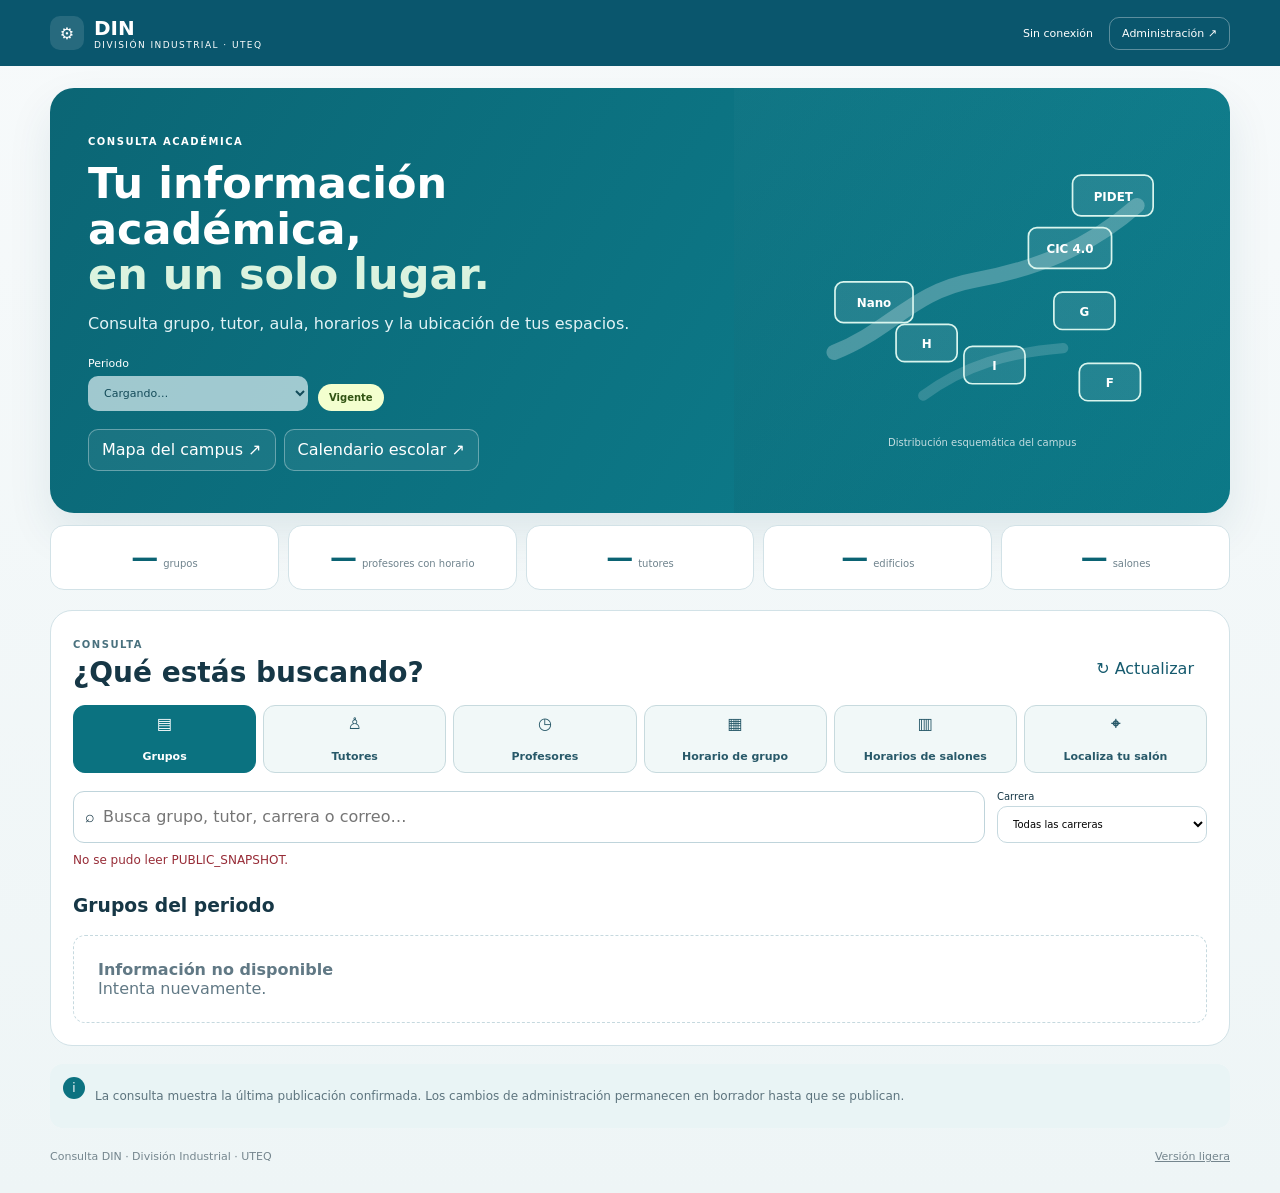
==== commit 83d3308f: "Add files via upload" ====
--- a/index.html
+++ b/index.html
@@ -1,123 +1,9 @@
-<!doctype html>
-<html lang="es">
-<head>
-  <meta charset="utf-8">
-  <meta name="viewport" content="width=device-width,initial-scale=1,viewport-fit=cover">
-  <meta name="theme-color" content="#0b5e75">
-  <meta name="description" content="Consulta DIN: grupos, tutores, horarios, aulas y croquis de la División Industrial.">
-  <title>Consulta DIN</title>
-  <script src="compat-v4.js?v=20260924-2"></script>
-  <link rel="stylesheet" href="estilos-v4.css?v=20260924-2">
-  <script defer src="config.js"></script>
-  <script defer src="planos.js"></script>
-  <script defer src="datos-v4.js?v=20260924-2"></script>
-  <script defer src="source-v4.js?v=20260924-2"></script>
-  <script defer src="legacy-schedules-v4.js?v=20260924-2"></script>
-  <script defer src="horarios-v4.js?v=20260924-2"></script>
-  <script defer src="campus-v4.js?v=20260924-2"></script>
-  <script defer src="app-v4.js?v=20260924-2"></script>
-  <script defer src="visitas-v4.js?v=20260924-2"></script>
-</head>
-<body>
-  <a class="skip" href="#consulta">Saltar a la consulta</a>
-  <header class="topbar">
-    <div class="wrap topbar-inner">
-      <a class="brand" href="./" aria-label="Consulta DIN, inicio">
-        <span class="brand-mark" aria-hidden="true">⚙</span>
-        <span><strong>DIN</strong><small>DIVISIÓN INDUSTRIAL · TURNO MATUTINO</small></span>
-      </a>
-      <div class="top-actions">
-        <div class="connection-block"><span id="connection">Conectando…</span><small id="dataUpdated"></small></div>
-        <a class="admin-link" href="admin.html">Administración ↗</a>
-      </div>
-    </div>
-  </header>
-
-  <main class="wrap">
-    <section class="hero">
-      <div class="hero-copy">
-        <span class="eyebrow">CONSULTA ACADÉMICA</span>
-        <h1>Tu información académica,<br><em>en un solo lugar.</em></h1>
-        <p>Consulta tu grupo, tutor, aula, horarios y la ruta para localizar tus espacios.</p>
-        <div class="period-box">
-          <label for="period">Periodo de consulta</label>
-          <select id="period" disabled><option>Cargando periodo…</option></select>
-          <span id="periodBadge" class="period-badge">Vigente</span>
-        </div>
-        <div class="hero-links">
-          <button id="openCampus" class="soft-button" type="button">Mapa del campus ↗</button>
-          <a class="soft-button" href="https://www.uteq.edu.mx/Alumno/Default.aspx?gI2Sr=251" target="_blank" rel="noopener">Calendario escolar ↗</a>
-          <a class="soft-button" href="https://www.uteq.edu.mx/alumno/DirectorioSE.aspx" target="_blank" rel="noopener">Servicios Escolares ↗</a>
-        </div>
-      </div>
-      <div class="hero-art" aria-hidden="true">
-        <svg class="hero-campus-map" viewBox="0 0 420 340" xmlns="http://www.w3.org/2000/svg">
-          <path class="hero-campus-road" d="M303 29 C298 68 292 91 281 110 C260 146 247 177 237 204 C226 233 240 264 287 307"/>
-          <path class="hero-campus-road secondary" d="M86 157 C126 174 160 184 205 190 C248 196 286 181 333 170"/>
-          <g class="hero-building pidet" transform="translate(277 24) rotate(-9)"><rect width="112" height="44" rx="9"/><text x="56" y="27">PIDET</text></g>
-          <g class="hero-building cic" transform="translate(267 81) rotate(-9)"><rect width="118" height="44" rx="9"/><text x="59" y="27">CIC 4.0</text></g>
-          <g class="hero-building nano" transform="translate(58 137) rotate(-9)"><rect width="104" height="46" rx="9"/><text x="52" y="28">Nano</text></g>
-          <g class="hero-building h" transform="translate(112 187) rotate(-9)"><rect width="92" height="44" rx="9"/><text x="46" y="27">H</text></g>
-          <g class="hero-building g" transform="translate(286 146) rotate(-9)"><rect width="86" height="48" rx="9"/><text x="43" y="29">G</text></g>
-          <g class="hero-building i" transform="translate(164 236) rotate(-9)"><rect width="92" height="46" rx="9"/><text x="46" y="28">I</text></g>
-          <g class="hero-building f" transform="translate(287 278) rotate(-9)"><rect width="88" height="46" rx="9"/><text x="44" y="28">F</text></g>
-        </svg>
-      </div>
-    </section>
-
-    <section class="stats" aria-label="Resumen del periodo">
-      <article><strong id="statGroups">—</strong><span>grupos</span></article>
-      <article><strong id="statTeachers">—</strong><span>profesores con horario</span></article>
-      <article><strong id="statTutors">—</strong><span>tutores</span></article>
-      <article><strong id="statBuildings">—</strong><span>edificios</span></article>
-      <article><strong id="statPlans">—</strong><span>croquis</span></article>
-    </section>
-
-    <section id="consulta" class="workspace">
-      <div class="workspace-head">
-        <div><span class="eyebrow dark">TU INFORMACIÓN, A UN PASO</span><h2>¿Qué estás buscando?</h2></div>
-        <button id="refresh" class="text-button" type="button">↻ Actualizar datos</button>
-      </div>
-      <nav class="tabs" aria-label="Tipo de consulta">
-        <button class="active" data-mode="groups" aria-pressed="true"><span>▤</span>Grupos</button>
-        <button data-mode="tutors" aria-pressed="false"><span>♙</span>Tutores</button>
-        <button data-mode="profesores" aria-pressed="false"><span>◷</span>Horarios de maestros</button>
-        <button data-mode="grupos" aria-pressed="false"><span>▦</span>Horarios por grupo</button>
-        <button data-mode="salones" aria-pressed="false"><span>▥</span>Horarios de salones</button>
-        <button data-mode="locate" aria-pressed="false"><span>⌖</span>Localiza tu salón</button>
-      </nav>
-
-      <div id="academicSearch" class="search-row">
-        <div class="search-box"><span aria-hidden="true">⌕</span><input id="search" type="search" autocomplete="off" placeholder="Busca grupo, tutor, carrera o correo…"><button id="clear" type="button" aria-label="Limpiar búsqueda" hidden>×</button></div>
-        <label class="filter">Carrera<select id="career"><option value="">Todas las carreras</option></select></label>
-      </div>
-      <p id="hint" class="hint">Escribe un código de grupo o una parte del nombre de tu tutor.</p>
-      <div id="status" class="status" role="status">Cargando la información académica…</div>
-      <div id="academicHeading" class="results-heading"><h3 id="resultTitle">Grupos del periodo</h3><span id="count"></span></div>
-      <div id="results" class="results"></div>
-      <section id="horarios" hidden aria-label="Horarios académicos"></section>
-    </section>
-
-    <aside class="help-note"><span>i</span><p>Si un horario, grupo o aula aparece pendiente, significa que aún no ha sido publicado para el periodo vigente. La consulta conserva la última versión confirmada.</p></aside>
-  </main>
-
-  <footer class="wrap footer"><p>Consulta DIN · División Industrial · UTEQ</p><div><a class="lite-link" href="lite-v4.html">Versión ligera</a><small id="visitCount">Visitas: —</small></div></footer>
-
-  <dialog id="mapDialog" aria-labelledby="mapTitle">
-    <div class="dialog-head"><div><span class="eyebrow dark">ENCUENTRA TU AULA</span><h2 id="mapTitle">Plano</h2></div><button id="closeMap" class="close" type="button" aria-label="Cerrar">×</button></div>
-    <div class="map-toolbar"><label>Planta<select id="floor"></select></label><div><button id="zoomOut" type="button">−</button><button id="zoomReset" type="button">Ajustar</button><button id="zoomIn" type="button">+</button></div></div>
-    <p id="mapSubtitle" class="hint"></p>
-    <div id="mapScroll" class="map-scroll" tabindex="0"><div id="mapCanvas"></div></div>
-    <div id="roomDetail" class="room-detail"></div>
-    <div id="roomButtons" class="room-buttons"></div>
-  </dialog>
-
-  <dialog id="campusDialog" aria-labelledby="campusTitle">
-    <div class="dialog-head"><div><span class="eyebrow dark">EXPLORA TU CAMPUS</span><h2 id="campusTitle">Mapa del campus</h2></div><button id="closeCampus" class="close" type="button" aria-label="Cerrar">×</button></div>
-    <label class="campus-search">Buscar edificio, grupo o aula<input id="campusQuery" type="search" autocomplete="off"></label>
-    <div class="campus-layout"><div><div class="campus-tools"><button id="campusLess">−</button><button id="campusFit">Ajustar</button><button id="campusMore">+</button></div><div class="campus-scroll"><div id="campusCanvas"></div></div></div><aside><div id="campusChoices" class="campus-choices"></div><section id="campusSummary" class="campus-summary"><h3>Elige un edificio</h3><p>Consulta sus grupos, plantas y aulas.</p></section></aside></div>
-  </dialog>
-
-  <noscript>Activa JavaScript para usar la consulta. Si tu navegador es antiguo, abre <a href="lite-v4.html">la versión ligera</a>.</noscript>
-</body>
-</html>
+<!doctype html><html lang="es"><head><meta charset="utf-8"><meta name="viewport" content="width=device-width,initial-scale=1,viewport-fit=cover"><meta name="theme-color" content="#0c6677"><meta name="description" content="Consulta DIN: grupos, tutores, horarios, salones y croquis de la División Industrial."><title>Consulta DIN</title><script src="din-compat.js"></script><link rel="stylesheet" href="din-2027.css"><script defer src="config.js"></script><script defer src="planos.js"></script><script defer src="din-core.js"></script><script defer src="din-source.js"></script><script defer src="din-schedules.js"></script><script defer src="din-campus.js"></script><script defer src="din-app.js"></script></head><body>
+<a class="skip" href="#consulta">Saltar a la consulta</a><header class="topbar"><div class="wrap topbar-inner"><a class="brand" href="./"><span class="gear">⚙</span><span><strong>DIN</strong><small>DIVISIÓN INDUSTRIAL · UTEQ</small></span></a><div class="top-actions"><div><span id="connection">Conectando…</span><small id="updated"></small></div><a class="admin-link" href="admin.html">Administración ↗</a></div></div></header>
+<main class="wrap"><section class="hero"><div class="hero-copy"><span class="eyebrow">CONSULTA ACADÉMICA</span><h1>Tu información académica,<br><em>en un solo lugar.</em></h1><p>Consulta grupo, tutor, aula, horarios y la ubicación de tus espacios.</p><div class="period-row"><label>Periodo<select id="period" disabled><option>Cargando…</option></select></label><span class="badge">Vigente</span></div><div class="hero-links"><button id="openCampus" class="soft" type="button">Mapa del campus ↗</button><a class="soft" href="https://www.uteq.edu.mx/Alumno/Default.aspx?gI2Sr=251" target="_blank" rel="noopener">Calendario escolar ↗</a></div></div><div class="hero-campus" aria-hidden="true"><svg viewBox="0 0 520 330"><path d="M85 235 C150 210 178 163 250 150 S385 112 442 62" fill="none" stroke="rgba(255,255,255,.25)" stroke-width="18" stroke-linecap="round"/><path d="M190 286 C238 250 292 235 355 230" fill="none" stroke="rgba(255,255,255,.16)" stroke-width="12" stroke-linecap="round"/><g class="bldg pidet"><rect x="366" y="26" width="95" height="48" rx="10"/><text x="414" y="56">PIDET</text></g><g class="bldg cic"><rect x="314" y="88" width="98" height="48" rx="10"/><text x="363" y="118">CIC 4.0</text></g><g class="bldg nano"><rect x="86" y="152" width="92" height="48" rx="10"/><text x="132" y="182">Nano</text></g><g class="bldg h"><rect x="158" y="202" width="72" height="44" rx="10"/><text x="194" y="230">H</text></g><g class="bldg g"><rect x="344" y="164" width="72" height="44" rx="10"/><text x="380" y="192">G</text></g><g class="bldg i"><rect x="238" y="228" width="72" height="44" rx="10"/><text x="274" y="256">I</text></g><g class="bldg f"><rect x="374" y="248" width="72" height="44" rx="10"/><text x="410" y="276">F</text></g></svg><span>Distribución esquemática del campus</span></div></section>
+<section class="stats"><article><strong id="statGroups">—</strong><span>grupos</span></article><article><strong id="statTeachers">—</strong><span>profesores con horario</span></article><article><strong id="statTutors">—</strong><span>tutores</span></article><article><strong id="statBuildings">—</strong><span>edificios</span></article><article><strong id="statRooms">—</strong><span>salones</span></article></section>
+<section id="consulta" class="workspace"><div class="workspace-head"><div><span class="eyebrow dark">CONSULTA</span><h2>¿Qué estás buscando?</h2></div><button id="refresh" class="text-button">↻ Actualizar</button></div><nav class="tabs"><button data-mode="groups" class="active" aria-pressed="true">▤<span>Grupos</span></button><button data-mode="tutors">♙<span>Tutores</span></button><button data-mode="profesores">◷<span>Profesores</span></button><button data-mode="grupos">▦<span>Horario de grupo</span></button><button data-mode="salones">▥<span>Horarios de salones</span></button><button data-mode="locate">⌖<span>Localiza tu salón</span></button></nav><div id="academic"><div class="search-row"><div class="search-box">⌕<input id="search" type="search" autocomplete="off" placeholder="Busca grupo, tutor, carrera o correo…"><button id="clear" hidden>×</button></div><label class="filter">Carrera<select id="career"><option value="">Todas las carreras</option></select></label></div><div id="status" class="status">Cargando información…</div><div class="results-head"><h3 id="resultTitle">Grupos del periodo</h3><span id="count"></span></div><div id="results"></div></div><section id="schedules" hidden></section></section>
+<aside class="help"><span>i</span><p>La consulta muestra la última publicación confirmada. Los cambios de administración permanecen en borrador hasta que se publican.</p></aside></main><footer class="wrap footer"><span>Consulta DIN · División Industrial · UTEQ</span><a href="lite-2027.html">Versión ligera</a></footer>
+<dialog id="mapDialog"><div class="dialog-head"><div><span class="eyebrow dark">CROQUIS</span><h2 id="mapTitle">Plano</h2></div><button id="closeMap" class="close">×</button></div><div class="map-toolbar"><label>Planta<select id="floor"></select></label><div><button id="zoomOut">−</button><button id="zoomReset">Ajustar</button><button id="zoomIn">+</button></div></div><div class="map-scroll"><div id="mapCanvas"></div></div></dialog>
+<dialog id="campusDialog"><div class="dialog-head"><div><span class="eyebrow dark">CAMPUS</span><h2>Mapa del campus</h2></div><button id="closeCampus" class="close">×</button></div><div class="campus-layout"><div><div class="campus-tools"><button id="campusMinus">−</button><button id="campusFit">Ajustar</button><button id="campusPlus">+</button></div><div class="campus-scroll"><div id="campusCanvas"></div></div></div><aside><div id="campusList" class="campus-list"></div><section id="campusInfo" class="campus-info"></section></aside></div></dialog>
+</body></html>
--- a/din-2027.css
+++ b/din-2027.css
@@ -0,0 +1,5 @@
+:root{font-family:Inter,ui-sans-serif,system-ui,-apple-system,BlinkMacSystemFont,"Segoe UI",sans-serif;color:#153749;background:#f2f7f8;--teal:#0b6d7a;--teal2:#0b8190;--ink:#163746;--line:#d2e2e7;--soft:#eef7f7;--gold:#d9ad3a}*{box-sizing:border-box}html{scroll-behavior:smooth}body{margin:0;background:linear-gradient(#f7fafb,#eef5f6);color:var(--ink)}button,input,select{font:inherit}button,a{touch-action:manipulation}.wrap{width:min(1180px,calc(100% - 28px));margin:auto}.skip{position:absolute;left:-9999px}.skip:focus{left:10px;top:10px;background:#fff;padding:10px;z-index:999}.topbar{background:#0a566d;color:#fff}.topbar-inner{min-height:66px;display:flex;align-items:center;justify-content:space-between;gap:20px}.brand{display:flex;align-items:center;gap:10px;color:#fff;text-decoration:none}.gear{width:34px;height:34px;display:grid;place-items:center;background:#ffffff1e;border-radius:10px}.brand strong{display:block;font-size:20px}.brand small{display:block;font-size:9px;letter-spacing:.16em}.top-actions{display:flex;align-items:center;gap:16px;text-align:right;font-size:11px}.top-actions small{display:block;opacity:.8}.admin-link{color:#fff;border:1px solid #ffffff55;border-radius:10px;padding:9px 12px;text-decoration:none}.hero{margin:22px 0 12px;border-radius:24px;overflow:hidden;background:linear-gradient(120deg,#0b6675,#0d8190);display:grid;grid-template-columns:1.16fr .84fr;color:#fff;box-shadow:0 20px 45px #0b4e5b18}.hero-copy{padding:42px 38px}.eyebrow{font-size:10px;font-weight:800;letter-spacing:.15em}.eyebrow.dark{color:#49717e}.hero h1{font-size:43px;line-height:1.06;margin:12px 0 14px}.hero h1 em{font-style:normal;color:#dbf3df}.hero p{max-width:590px;color:#e1f2f5}.period-row{display:flex;align-items:end;gap:10px;margin:24px 0 18px}.period-row label{font-size:11px;display:flex;flex-direction:column;gap:6px}.period-row select{min-width:220px;padding:10px 12px;border:0;border-radius:10px;background:#dff1f4;color:#183e4c}.badge{background:#f3ffcf;color:#315413;padding:8px 11px;border-radius:999px;font-size:10px;font-weight:800}.hero-links{display:flex;gap:8px;flex-wrap:wrap}.soft,.primary,.text-button{border:1px solid #bed5dc;background:#fff;color:#155a6e;border-radius:10px;padding:10px 13px;text-decoration:none;cursor:pointer;min-height:42px}.primary{background:#0c7180;color:#fff;border-color:#0c7180}.hero .soft{background:#ffffff10;color:#fff;border-color:#ffffff55}.hero-campus{position:relative;display:flex;align-items:center;justify-content:center;flex-direction:column;padding:18px;background:linear-gradient(160deg,#ffffff05,#001b2316)}.hero-campus svg{width:min(96%,480px)}.hero-campus .bldg rect{fill:#ffffff17;stroke:#d9f5ee;stroke-width:2}.hero-campus .bldg text{fill:#fff;font-weight:800;text-anchor:middle;font-size:14px}.hero-campus>span{font-size:10px;opacity:.75;margin-top:4px}.stats{display:grid;grid-template-columns:repeat(5,1fr);gap:9px;margin:12px 0 20px}.stats article{background:#fff;border:1px solid var(--line);border-radius:14px;padding:16px;text-align:center}.stats strong{font-size:27px;color:#0b6373}.stats span{font-size:10px;margin-left:5px;color:#6f838d}.workspace{background:#fff;border:1px solid var(--line);border-radius:22px;padding:22px;margin-bottom:18px}.workspace-head{display:flex;justify-content:space-between;align-items:center;gap:15px}.workspace-head h2{margin:4px 0 16px;font-size:28px}.text-button{background:transparent;border:0}.tabs{display:grid;grid-template-columns:repeat(6,1fr);gap:7px;margin-bottom:18px}.tabs button{min-height:68px;border:1px solid #c7dade;background:#f1f8f8;color:#285969;border-radius:12px;cursor:pointer;font-weight:700;display:grid;place-items:center;gap:3px}.tabs button.active{background:#0b7280;color:#fff;border-color:#0b7280}.tabs button>span{font-size:11px}.search-row{display:grid;grid-template-columns:1fr 210px;gap:12px}.search-box{display:flex;align-items:center;gap:8px;border:1px solid #bfd4db;border-radius:11px;padding:0 11px}.search-box input{border:0;outline:0;flex:1;padding:13px 0;background:transparent}.search-box button{border:0;background:transparent;font-size:20px}.filter{display:flex;flex-direction:column;font-size:10px;gap:4px}.filter select{padding:11px;border:1px solid #c6d9df;border-radius:10px;background:#fff}.status{margin:10px 0;color:#59747e;font-size:12px}.status.error{color:#972c37}.results-head{display:flex;justify-content:space-between;align-items:center}.group-grid{display:grid;grid-template-columns:repeat(5,minmax(0,1fr));gap:10px}.group-tile{min-height:128px;text-align:left;border:1px solid #c8dbe1;border-top:4px solid #21899a;border-radius:12px;background:#f9fcfc;padding:12px;color:#183e4e;cursor:pointer}.group-tile strong,.group-tile small{display:block}.group-tile strong{font-size:15px}.group-tile small{margin-top:7px;color:#607782}.group-card,.tutor-card,.schedule-selected{margin-top:16px;border:1px solid #d4e2e6;border-radius:15px;padding:18px;background:#fff}.fields{display:grid;grid-template-columns:1fr 1fr;gap:9px}.field{background:#f0f6f7;border-radius:9px;padding:10px}.field small{display:block;color:#708791;font-size:9px}.placement{margin-top:10px;border-left:4px solid #14859a;background:#f3f8f9;padding:11px;border-radius:9px}.notice{background:#fff5d9;border-left:4px solid #d2a23b;padding:10px 12px;border-radius:8px}.chip{border:1px solid #c6d9df;background:#f5fafb;border-radius:999px;padding:7px 10px}.location{display:grid;grid-template-columns:repeat(3,1fr);list-style:none;padding:0;gap:8px}.location li{background:#eef6f7;border-radius:9px;padding:11px}.location small,.location strong{display:block}.schedule-panel{margin-top:6px}.schedule-head{display:flex;justify-content:space-between;align-items:flex-end}.schedule-head h3{margin:5px 0 14px}.schedule-search{display:flex;flex-direction:column;gap:5px;font-size:10px}.schedule-search input{padding:12px;border:1px solid #c6d9df;border-radius:10px}.schedule-list{display:grid;grid-template-columns:repeat(4,minmax(0,1fr));gap:8px;margin-top:12px}.schedule-choice,.room-choice{border:1px solid #c9dce2;background:#f8fcfc;border-radius:11px;padding:11px;text-align:left;cursor:pointer;min-height:54px}.room-heading{grid-column:1/-1;display:flex;justify-content:space-between;align-items:center;background:#eaf5f5;padding:11px 13px;border-radius:10px;margin-top:8px}.room-choice{display:flex;flex-direction:column;border-top:4px solid #d4aa45}.room-choice.has-schedule{border-top-color:#2b8d72}.room-choice small,.room-choice span{font-size:10px;color:#6d828c;margin-top:4px}.schedule-image{max-width:100%;display:block;margin:auto;border:1px solid #d5e0e5;border-radius:10px}.schedule-selected{overflow:auto}.empty{padding:24px;border:1px dashed #c6d9df;border-radius:12px;color:#617985}.empty strong,.empty span{display:block}.help{display:flex;gap:10px;background:#e9f4f5;border-radius:13px;padding:13px;font-size:12px;color:#5d747e}.help>span{background:#0c7280;color:#fff;border-radius:50%;width:22px;height:22px;display:grid;place-items:center}.footer{display:flex;justify-content:space-between;padding:22px 0 30px;font-size:11px;color:#75868e}.footer a{color:inherit}dialog{border:0;border-radius:20px;width:min(1080px,calc(100vw - 22px));max-height:calc(100dvh - 24px);padding:20px;box-shadow:0 30px 80px #113a4955}dialog::backdrop{background:#153c4d88}.dialog-head,.map-toolbar{display:flex;justify-content:space-between;align-items:center;gap:12px}.close{width:44px;height:44px;border:1px solid #cad9de;background:#fff;border-radius:10px;font-size:22px}.map-toolbar{margin:10px 0}.map-toolbar label{display:flex;flex-direction:column;font-size:10px}.map-toolbar select{padding:9px}.map-toolbar button,.campus-tools button{min-width:44px;min-height:42px;border:1px solid #cad9de;background:#fff;border-radius:8px}.map-scroll,.campus-scroll{overflow:auto;border:1px solid #d1e1e5;border-radius:12px;background:#eef5f5}.map-scroll{max-height:65vh}.campus-layout{display:grid;grid-template-columns:1.55fr .85fr;gap:18px}.campus-tools{display:flex;gap:6px;margin-bottom:7px}.campus-scroll{max-height:70vh}.campus-list{display:grid;grid-template-columns:repeat(2,1fr);gap:7px}.campus-list button,.floor-buttons button{border:1px solid #c9dce1;background:#f2f8f8;border-radius:8px;padding:9px}.campus-list .selected{background:#0b7180;color:#fff}.campus-info{margin-top:10px;background:#f2f8f7;padding:13px;border-radius:10px}.campus-hotspot{fill:#b6253fa1;stroke:#fff3cf;stroke-width:5;cursor:pointer}.campus-hotspot.selected{fill:#e44f5de0;stroke:#ffe36b;stroke-width:9}.campus-label rect{fill:#9e2639}.campus-label text{fill:#fff;font-weight:800}.muted{color:#6e828b;font-size:12px}
+@media(max-width:900px){.hero{grid-template-columns:1fr}.hero-campus{min-height:230px}.stats{grid-template-columns:repeat(3,1fr)}.tabs{grid-template-columns:repeat(3,1fr)}.group-grid{grid-template-columns:repeat(3,1fr)}.schedule-list{grid-template-columns:repeat(3,1fr)}.campus-layout{grid-template-columns:1fr}.campus-layout aside{order:-1}}
+@media(max-width:600px){.wrap{width:min(100% - 16px,1180px)}.topbar-inner{min-height:62px}.top-actions>div{display:none}.hero-copy{padding:28px 20px}.hero h1{font-size:32px}.hero-campus{display:none}.stats{grid-template-columns:repeat(2,1fr)}.workspace{padding:14px 10px}.tabs{grid-template-columns:repeat(2,1fr)}.tabs button{min-height:64px}.search-row{grid-template-columns:1fr}.group-grid{grid-template-columns:repeat(2,1fr)}.schedule-list{grid-template-columns:repeat(2,1fr)}.location,.fields{grid-template-columns:1fr}.period-row{align-items:stretch;flex-direction:column}.period-row select{width:100%}.schedule-head{align-items:flex-start;flex-direction:column}.footer{flex-direction:column;gap:6px}}
+@media(max-width:390px){.group-grid,.schedule-list{grid-template-columns:1fr}.hero h1{font-size:29px}.tabs button{font-size:12px}}
+@media(prefers-reduced-motion:reduce){*{scroll-behavior:auto!important;transition:none!important;animation:none!important}}
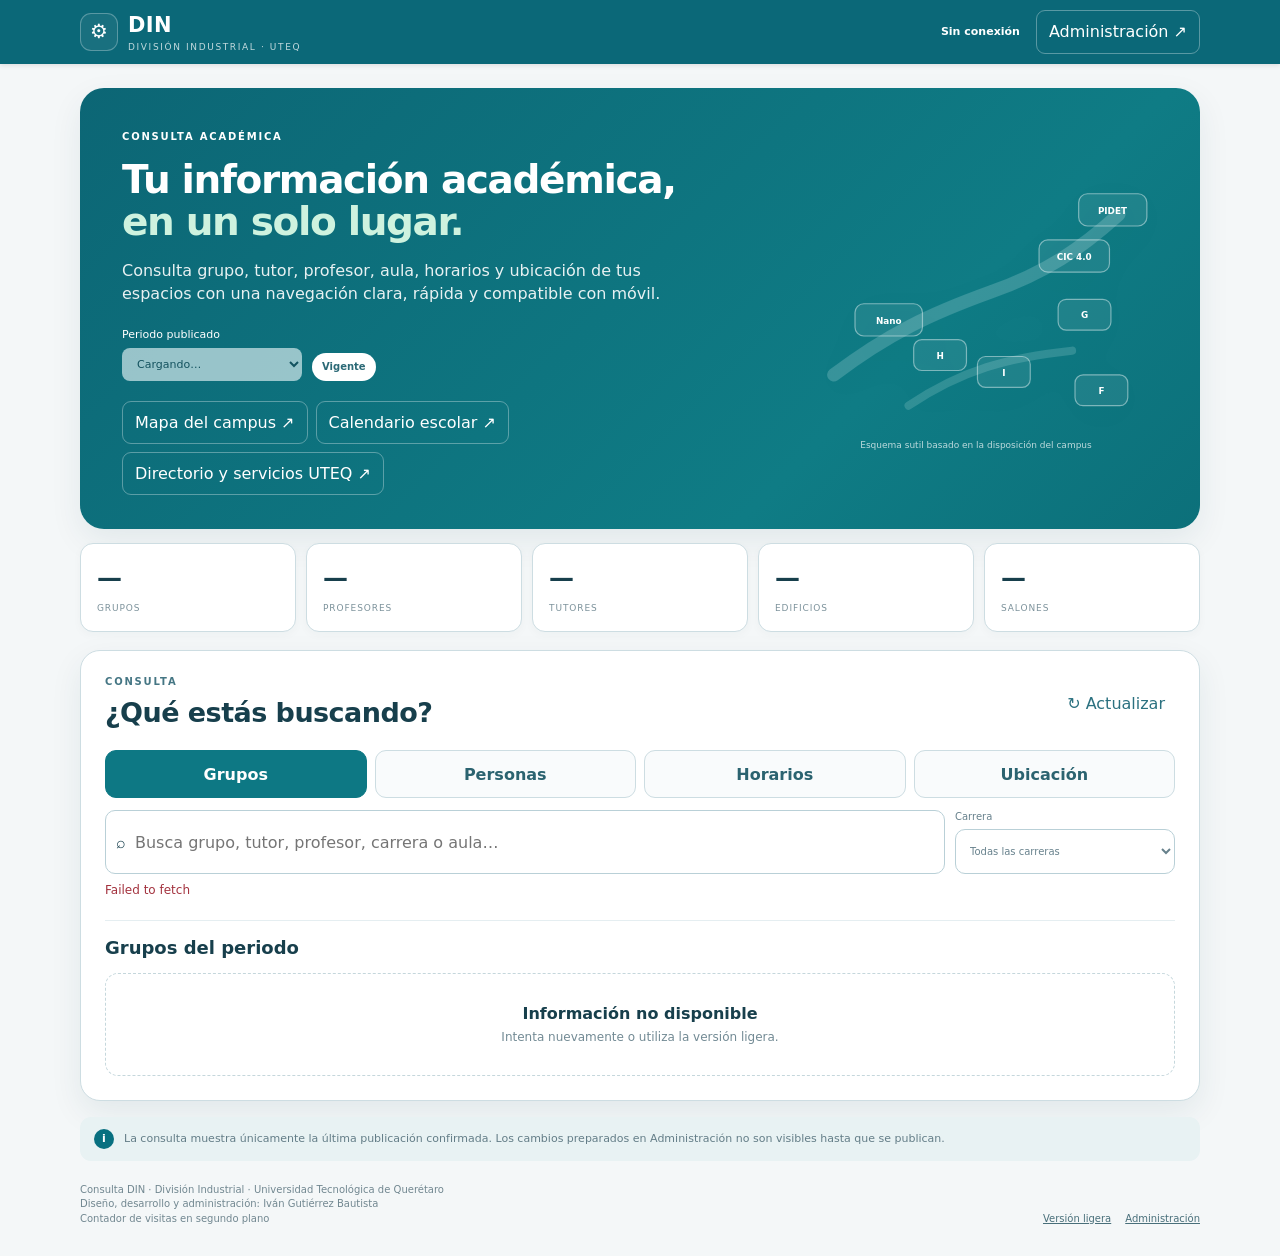
==== commit 2a959ea0: "Add files via upload" ====
--- a/index.html
+++ b/index.html
@@ -1,9 +1,131 @@
-<!doctype html><html lang="es"><head><meta charset="utf-8"><meta name="viewport" content="width=device-width,initial-scale=1,viewport-fit=cover"><meta name="theme-color" content="#0c6677"><meta name="description" content="Consulta DIN: grupos, tutores, horarios, salones y croquis de la División Industrial."><title>Consulta DIN</title><script src="din-compat.js"></script><link rel="stylesheet" href="din-2027.css"><script defer src="config.js"></script><script defer src="planos.js"></script><script defer src="din-core.js"></script><script defer src="din-source.js"></script><script defer src="din-schedules.js"></script><script defer src="din-campus.js"></script><script defer src="din-app.js"></script></head><body>
-<a class="skip" href="#consulta">Saltar a la consulta</a><header class="topbar"><div class="wrap topbar-inner"><a class="brand" href="./"><span class="gear">⚙</span><span><strong>DIN</strong><small>DIVISIÓN INDUSTRIAL · UTEQ</small></span></a><div class="top-actions"><div><span id="connection">Conectando…</span><small id="updated"></small></div><a class="admin-link" href="admin.html">Administración ↗</a></div></div></header>
-<main class="wrap"><section class="hero"><div class="hero-copy"><span class="eyebrow">CONSULTA ACADÉMICA</span><h1>Tu información académica,<br><em>en un solo lugar.</em></h1><p>Consulta grupo, tutor, aula, horarios y la ubicación de tus espacios.</p><div class="period-row"><label>Periodo<select id="period" disabled><option>Cargando…</option></select></label><span class="badge">Vigente</span></div><div class="hero-links"><button id="openCampus" class="soft" type="button">Mapa del campus ↗</button><a class="soft" href="https://www.uteq.edu.mx/Alumno/Default.aspx?gI2Sr=251" target="_blank" rel="noopener">Calendario escolar ↗</a></div></div><div class="hero-campus" aria-hidden="true"><svg viewBox="0 0 520 330"><path d="M85 235 C150 210 178 163 250 150 S385 112 442 62" fill="none" stroke="rgba(255,255,255,.25)" stroke-width="18" stroke-linecap="round"/><path d="M190 286 C238 250 292 235 355 230" fill="none" stroke="rgba(255,255,255,.16)" stroke-width="12" stroke-linecap="round"/><g class="bldg pidet"><rect x="366" y="26" width="95" height="48" rx="10"/><text x="414" y="56">PIDET</text></g><g class="bldg cic"><rect x="314" y="88" width="98" height="48" rx="10"/><text x="363" y="118">CIC 4.0</text></g><g class="bldg nano"><rect x="86" y="152" width="92" height="48" rx="10"/><text x="132" y="182">Nano</text></g><g class="bldg h"><rect x="158" y="202" width="72" height="44" rx="10"/><text x="194" y="230">H</text></g><g class="bldg g"><rect x="344" y="164" width="72" height="44" rx="10"/><text x="380" y="192">G</text></g><g class="bldg i"><rect x="238" y="228" width="72" height="44" rx="10"/><text x="274" y="256">I</text></g><g class="bldg f"><rect x="374" y="248" width="72" height="44" rx="10"/><text x="410" y="276">F</text></g></svg><span>Distribución esquemática del campus</span></div></section>
-<section class="stats"><article><strong id="statGroups">—</strong><span>grupos</span></article><article><strong id="statTeachers">—</strong><span>profesores con horario</span></article><article><strong id="statTutors">—</strong><span>tutores</span></article><article><strong id="statBuildings">—</strong><span>edificios</span></article><article><strong id="statRooms">—</strong><span>salones</span></article></section>
-<section id="consulta" class="workspace"><div class="workspace-head"><div><span class="eyebrow dark">CONSULTA</span><h2>¿Qué estás buscando?</h2></div><button id="refresh" class="text-button">↻ Actualizar</button></div><nav class="tabs"><button data-mode="groups" class="active" aria-pressed="true">▤<span>Grupos</span></button><button data-mode="tutors">♙<span>Tutores</span></button><button data-mode="profesores">◷<span>Profesores</span></button><button data-mode="grupos">▦<span>Horario de grupo</span></button><button data-mode="salones">▥<span>Horarios de salones</span></button><button data-mode="locate">⌖<span>Localiza tu salón</span></button></nav><div id="academic"><div class="search-row"><div class="search-box">⌕<input id="search" type="search" autocomplete="off" placeholder="Busca grupo, tutor, carrera o correo…"><button id="clear" hidden>×</button></div><label class="filter">Carrera<select id="career"><option value="">Todas las carreras</option></select></label></div><div id="status" class="status">Cargando información…</div><div class="results-head"><h3 id="resultTitle">Grupos del periodo</h3><span id="count"></span></div><div id="results"></div></div><section id="schedules" hidden></section></section>
-<aside class="help"><span>i</span><p>La consulta muestra la última publicación confirmada. Los cambios de administración permanecen en borrador hasta que se publican.</p></aside></main><footer class="wrap footer"><span>Consulta DIN · División Industrial · UTEQ</span><a href="lite-2027.html">Versión ligera</a></footer>
-<dialog id="mapDialog"><div class="dialog-head"><div><span class="eyebrow dark">CROQUIS</span><h2 id="mapTitle">Plano</h2></div><button id="closeMap" class="close">×</button></div><div class="map-toolbar"><label>Planta<select id="floor"></select></label><div><button id="zoomOut">−</button><button id="zoomReset">Ajustar</button><button id="zoomIn">+</button></div></div><div class="map-scroll"><div id="mapCanvas"></div></div></dialog>
-<dialog id="campusDialog"><div class="dialog-head"><div><span class="eyebrow dark">CAMPUS</span><h2>Mapa del campus</h2></div><button id="closeCampus" class="close">×</button></div><div class="campus-layout"><div><div class="campus-tools"><button id="campusMinus">−</button><button id="campusFit">Ajustar</button><button id="campusPlus">+</button></div><div class="campus-scroll"><div id="campusCanvas"></div></div></div><aside><div id="campusList" class="campus-list"></div><section id="campusInfo" class="campus-info"></section></aside></div></dialog>
-</body></html>
+<!doctype html>
+<html lang="es">
+<head>
+  <meta charset="utf-8">
+  <meta name="viewport" content="width=device-width,initial-scale=1,viewport-fit=cover">
+  <meta name="theme-color" content="#0b6675">
+  <meta name="description" content="Consulta DIN: grupos, profesores, tutores, horarios, salones y croquis de la División Industrial de la UTEQ.">
+  <title>Consulta DIN</title>
+  <script src="din-compat.js"></script>
+  <link rel="stylesheet" href="din-final.css">
+  <script defer src="config.js"></script>
+  <script defer src="planos.js"></script>
+  <script defer src="manifest.js"></script>
+  <script defer src="din-core.js"></script>
+  <script defer src="din-source.js"></script>
+  <script defer src="din-schedules.js"></script>
+  <script defer src="din-campus.js"></script>
+  <script defer src="din-public.js"></script>
+</head>
+<body>
+<a class="skip" href="#consulta">Saltar a la consulta</a>
+<header class="topbar">
+  <div class="shell topbar-inner">
+    <a class="brand" href="./" aria-label="Consulta DIN, inicio">
+      <span class="brand-mark">⚙</span>
+      <span><strong>DIN</strong><small>DIVISIÓN INDUSTRIAL · UTEQ</small></span>
+    </a>
+    <div class="top-actions">
+      <div class="connection-box"><strong id="connection">Conectando…</strong><small id="updated"></small></div>
+      <a class="admin-link" href="admin.html">Administración ↗</a>
+    </div>
+  </div>
+</header>
+
+<main class="shell">
+  <section class="hero" aria-labelledby="heroTitle">
+    <div class="hero-copy">
+      <span class="eyebrow">CONSULTA ACADÉMICA</span>
+      <h1 id="heroTitle">Tu información académica,<br><em>en un solo lugar.</em></h1>
+      <p>Consulta grupo, tutor, profesor, aula, horarios y ubicación de tus espacios con una navegación clara, rápida y compatible con móvil.</p>
+      <div class="period-row">
+        <label>Periodo publicado
+          <select id="period" disabled><option>Cargando…</option></select>
+        </label>
+        <span class="status-pill">Vigente</span>
+      </div>
+      <div class="hero-links">
+        <button id="openCampus" class="hero-link" type="button">Mapa del campus ↗</button>
+        <a id="calendarLink" class="hero-link" href="#" target="_blank" rel="noopener">Calendario escolar ↗</a>
+        <a id="servicesLink" class="hero-link" href="#" target="_blank" rel="noopener">Directorio y servicios UTEQ ↗</a>
+      </div>
+    </div>
+    <div class="hero-campus" aria-hidden="true">
+      <svg viewBox="0 0 540 360" role="img" aria-label="Esquema sutil de edificios basado en el mapa del campus">
+        <path class="campus-road road-main" d="M76 278 C150 222 207 195 290 165 C365 139 413 106 465 59"/>
+        <path class="campus-road road-secondary" d="M178 320 C251 271 315 254 401 245"/>
+        <g class="hero-building pidet"><rect x="410" y="31" width="93" height="44" rx="12"/><text x="456" y="58">PIDET</text></g>
+        <g class="hero-building cic"><rect x="356" y="94" width="96" height="44" rx="12"/><text x="404" y="121">CIC 4.0</text></g>
+        <g class="hero-building nano"><rect x="105" y="181" width="92" height="44" rx="12"/><text x="151" y="208">Nano</text></g>
+        <g class="hero-building h"><rect x="185" y="230" width="72" height="42" rx="11"/><text x="221" y="256">H</text></g>
+        <g class="hero-building g"><rect x="382" y="175" width="72" height="42" rx="11"/><text x="418" y="201">G</text></g>
+        <g class="hero-building i"><rect x="272" y="253" width="72" height="42" rx="11"/><text x="308" y="279">I</text></g>
+        <g class="hero-building f"><rect x="405" y="278" width="72" height="42" rx="11"/><text x="441" y="304">F</text></g>
+      </svg>
+      <small>Esquema sutil basado en la disposición del campus</small>
+    </div>
+  </section>
+
+  <section class="stats" aria-label="Resumen del periodo">
+    <article><strong id="statGroups">—</strong><span>grupos</span></article>
+    <article><strong id="statTeachers">—</strong><span>profesores</span></article>
+    <article><strong id="statTutors">—</strong><span>tutores</span></article>
+    <article><strong id="statBuildings">—</strong><span>edificios</span></article>
+    <article><strong id="statRooms">—</strong><span>salones</span></article>
+  </section>
+
+  <section id="consulta" class="workspace" aria-labelledby="queryTitle">
+    <div class="workspace-head">
+      <div><span class="eyebrow dark">CONSULTA</span><h2 id="queryTitle">¿Qué estás buscando?</h2></div>
+      <button id="refresh" class="text-button" type="button">↻ Actualizar</button>
+    </div>
+
+    <nav class="primary-tabs" aria-label="Secciones de consulta">
+      <button type="button" data-section="groups" class="active" aria-pressed="true"><span>Grupos</span></button>
+      <button type="button" data-section="people" aria-pressed="false"><span>Personas</span></button>
+      <button type="button" data-section="schedules" aria-pressed="false"><span>Horarios</span></button>
+      <button type="button" data-section="location" aria-pressed="false"><span>Ubicación</span></button>
+    </nav>
+
+    <div id="subnav" class="subnav" aria-label="Opciones de sección"></div>
+
+    <div class="search-row">
+      <label class="search-box"><span>⌕</span><input id="search" type="search" autocomplete="off" placeholder="Busca grupo, tutor, profesor, carrera o aula…"><button id="clear" type="button" hidden aria-label="Limpiar búsqueda">×</button></label>
+      <label id="careerWrap" class="filter">Carrera<select id="career"><option value="">Todas las carreras</option></select></label>
+    </div>
+
+    <div id="status" class="status" role="status">Cargando información…</div>
+    <div class="results-head"><h3 id="resultTitle">Grupos del periodo</h3><span id="count"></span></div>
+    <div id="results"></div>
+  </section>
+
+  <aside class="help"><span>i</span><p>La consulta muestra únicamente la última publicación confirmada. Los cambios preparados en Administración no son visibles hasta que se publican.</p></aside>
+</main>
+
+<footer class="shell footer">
+  <div><span>Consulta DIN · División Industrial · Universidad Tecnológica de Querétaro</span><span id="authorLine">Diseño, desarrollo y administración: —</span><span id="visitsLine">Contador de visitas en segundo plano</span></div>
+  <nav><a href="lite.html">Versión ligera</a><a href="admin.html">Administración</a></nav>
+</footer>
+
+<dialog id="detailDialog" class="detail-dialog">
+  <div class="dialog-head"><div><span class="eyebrow dark" id="detailEyebrow">DETALLE</span><h2 id="detailTitle">Información</h2></div><button id="closeDetail" class="close" type="button" aria-label="Cerrar">×</button></div>
+  <div id="detailBody"></div>
+</dialog>
+
+<dialog id="mapDialog" class="map-dialog">
+  <div class="dialog-head"><div><span class="eyebrow dark">CROQUIS</span><h2 id="mapTitle">Plano</h2></div><button id="closeMap" class="close" type="button">×</button></div>
+  <div class="map-toolbar"><label>Planta<select id="floor"></select></label><div><button id="zoomOut" type="button">−</button><button id="zoomReset" type="button">Ajustar</button><button id="zoomIn" type="button">+</button></div></div>
+  <div class="map-scroll"><div id="mapCanvas"></div></div>
+</dialog>
+
+<dialog id="campusDialog" class="campus-dialog">
+  <div class="dialog-head"><div><span class="eyebrow dark">CAMPUS</span><h2>Mapa del campus</h2></div><button id="closeCampus" class="close" type="button">×</button></div>
+  <div class="campus-layout">
+    <div><div class="campus-tools"><button id="campusMinus" type="button">−</button><button id="campusFit" type="button">Ajustar</button><button id="campusPlus" type="button">+</button></div><div class="campus-scroll"><div id="campusCanvas"></div></div></div>
+    <aside><div id="campusList" class="campus-list"></div><section id="campusInfo" class="campus-info"></section></aside>
+  </div>
+</dialog>
+
+<noscript><div class="noscript">Consulta DIN requiere JavaScript. También puedes utilizar la <a href="lite.html">versión ligera</a>.</div></noscript>
+</body>
+</html>
--- a/din-final.css
+++ b/din-final.css
@@ -0,0 +1,14 @@
+:root{
+  --ink:#173f4c;--muted:#6a838d;--teal:#0b6b79;--teal2:#0d7d87;--teal-dark:#075866;--mint:#dff3eb;
+  --bg:#f4f7f8;--card:#fff;--line:#cddde2;--line2:#e5eef1;--danger:#b5414d;--danger-bg:#fde8eb;
+  --warn:#85650c;--warn-bg:#fff3c7;--ok:#1d6e56;--ok-bg:#e5f6ef;--soft:#eef5f6;--shadow:0 12px 32px rgba(15,66,82,.08);
+  --radius:18px;--industrial:#d4f1fc;--mechanical:#fadece;--automotive:#ffffcc;--maintenance:#ffd1d1;--nano:#ffe579;
+}
+*{box-sizing:border-box}html{scroll-behavior:smooth}body{margin:0;background:var(--bg);color:var(--ink);font-family:Inter,ui-sans-serif,system-ui,-apple-system,BlinkMacSystemFont,"Segoe UI",sans-serif;line-height:1.45}button,input,select{font:inherit;color:inherit}button,a{touch-action:manipulation}.shell{width:min(1120px,calc(100% - 28px));margin:auto}.skip{position:absolute;left:-9999px}.skip:focus{left:12px;top:10px;z-index:999;background:#fff;padding:10px;border-radius:8px}.topbar{background:#0b6878;color:#fff;box-shadow:0 1px 5px rgba(0,0,0,.12)}.topbar-inner{min-height:64px;display:flex;align-items:center;justify-content:space-between;gap:20px}.brand{display:flex;align-items:center;gap:10px;color:#fff;text-decoration:none}.brand-mark{width:38px;height:38px;border:1px solid rgba(255,255,255,.28);border-radius:11px;display:grid;place-items:center;font-size:20px;background:rgba(255,255,255,.06)}.brand strong{display:block;font-size:21px;letter-spacing:.02em}.brand small{display:block;font-size:9px;letter-spacing:.18em;opacity:.75}.top-actions{display:flex;align-items:center;gap:16px;text-align:right}.connection-box strong,.connection-box small{display:block}.connection-box strong{font-size:11px;font-weight:600}.connection-box small{font-size:9px;opacity:.75;max-width:260px}.admin-link,.hero-link,.primary,.soft{border:1px solid rgba(255,255,255,.32);border-radius:9px;padding:9px 12px;color:inherit;text-decoration:none;background:transparent;cursor:pointer}.admin-link:hover,.hero-link:hover{background:rgba(255,255,255,.09)}
+.hero{margin-top:24px;border-radius:24px;overflow:hidden;min-height:355px;background:linear-gradient(135deg,#0c6675 0%,#0f7c85 70%,#0c707a 100%);color:#fff;display:grid;grid-template-columns:1.2fr .8fr;box-shadow:var(--shadow)}.hero-copy{padding:42px 42px 34px}.eyebrow{display:block;font-size:10px;font-weight:800;letter-spacing:.18em}.eyebrow.dark{color:#457684}.hero h1{font-size:39px;line-height:1.08;margin:14px 0 14px;letter-spacing:-.035em;max-width:610px}.hero h1 em{font-style:normal;color:#cef2df}.hero-copy>p{font-size:16px;max-width:610px;color:rgba(255,255,255,.9)}.period-row{display:flex;align-items:end;gap:10px;margin-top:22px}.period-row label{font-size:11px;display:flex;flex-direction:column;gap:5px}.period-row select{min-width:180px;padding:9px 11px;border:0;border-radius:8px;background:#d3e9ec;color:#164753}.status-pill{display:inline-flex;align-items:center;min-height:28px;padding:5px 10px;border-radius:999px;background:#fff;color:#2b6976;font-size:10px;font-weight:800}.hero-links{display:flex;flex-wrap:wrap;gap:8px;margin-top:20px}.hero-campus{position:relative;padding:24px 26px 18px;display:flex;flex-direction:column;justify-content:center;align-items:center}.hero-campus svg{width:100%;max-width:450px;height:auto;filter:drop-shadow(0 8px 20px rgba(0,0,0,.08))}.hero-campus small{font-size:9px;opacity:.72;margin-top:4px}.campus-road{fill:none;stroke-linecap:round}.road-main{stroke:rgba(221,246,242,.20);stroke-width:18}.road-secondary{stroke:rgba(221,246,242,.17);stroke-width:11}.hero-building rect{fill:rgba(255,255,255,.07);stroke:rgba(255,255,255,.44);stroke-width:1.6}.hero-building text{fill:#fff;font-size:12px;font-weight:800;text-anchor:middle}.stats{display:grid;grid-template-columns:repeat(5,1fr);gap:10px;margin:14px 0 18px}.stats article{background:#fff;border:1px solid var(--line);border-radius:13px;padding:16px;box-shadow:0 3px 10px rgba(30,68,78,.03)}.stats strong{display:block;font-size:25px}.stats span{display:block;margin-top:5px;text-transform:uppercase;font-size:9px;letter-spacing:.1em;color:#7c929b}
+.workspace{background:#fff;border:1px solid var(--line);border-radius:20px;padding:24px;margin:0 0 16px;box-shadow:var(--shadow)}.workspace-head,.results-head,.dialog-head{display:flex;align-items:center;justify-content:space-between;gap:16px}.workspace h2{font-size:27px;margin:4px 0 0;letter-spacing:-.02em}.text-button{border:0;background:none;color:#2b7180;cursor:pointer;padding:10px}.primary-tabs{display:grid;grid-template-columns:repeat(4,1fr);gap:8px;margin-top:18px}.primary-tabs button,.subnav button{min-height:48px;border:1px solid var(--line);border-radius:11px;background:#f9fbfc;font-weight:700;color:#2b6370;cursor:pointer}.primary-tabs button.active,.subnav button.active{background:#0d7884;border-color:#0d7884;color:#fff}.subnav{display:flex;flex-wrap:wrap;gap:7px;margin-top:9px}.subnav:empty{display:none}.subnav button{min-height:38px;padding:7px 12px;font-size:13px}.search-row{display:grid;grid-template-columns:1fr 220px;gap:10px;margin-top:12px}.search-box{display:flex;align-items:center;gap:7px;border:1px solid #b9d0d7;border-radius:10px;padding:0 10px;background:#fff}.search-box input{border:0;outline:0;width:100%;min-height:45px;background:transparent}.search-box button{border:0;background:transparent;font-size:22px;cursor:pointer}.filter{font-size:10px;color:#67818c}.filter select{width:100%;min-height:45px;margin-top:4px;border:1px solid #b9d0d7;border-radius:10px;background:#fff;padding:0 10px}.status{min-height:22px;margin-top:8px;font-size:12px;color:#5e7b85}.status.error{color:#a3323e}.status.warn{color:#826214}.results-head{border-top:1px solid var(--line2);margin-top:16px;padding-top:14px}.results-head h3{font-size:18px;margin:0}.results-head span{font-size:11px;color:#758e97}.group-grid,.person-grid{display:grid;grid-template-columns:repeat(3,minmax(0,1fr));gap:10px;margin-top:12px}.entity-card,.group-tile{position:relative;border:1px solid #cbdde2;border-radius:13px;background:#fff;padding:14px;text-align:left;min-width:0;overflow:hidden}.group-tile{cursor:pointer;min-height:135px}.group-tile:before,.entity-card:before{content:"";position:absolute;left:0;top:0;bottom:0;width:5px;background:var(--accent,#d6edf2)}.group-tile:hover,.entity-card.clickable:hover{box-shadow:0 8px 20px rgba(23,75,87,.08);transform:translateY(-1px)}.group-tile strong,.entity-card h4{font-size:18px;margin:0}.group-tile small,.entity-card small{display:block;margin-top:5px;color:#67828d}.badges{display:flex;gap:5px;flex-wrap:wrap;margin-top:8px}.badge{display:inline-flex;align-items:center;border-radius:999px;padding:4px 7px;font-size:9px;font-weight:800;text-transform:uppercase;letter-spacing:.02em}.badge.danger{background:var(--danger-bg);color:var(--danger)}.badge.warn{background:var(--warn-bg);color:var(--warn)}.badge.ok{background:var(--ok-bg);color:var(--ok)}.badge.soft{background:#eaf0f2;color:#5b747e}.badge.info{background:#e1f3f7;color:#176c7c}.detail-grid{display:grid;grid-template-columns:repeat(2,minmax(0,1fr));gap:9px;margin:12px 0}.field{border:1px solid var(--line2);background:#f9fbfc;border-radius:11px;padding:10px}.field small{display:block;color:#748d96;text-transform:uppercase;font-size:9px;letter-spacing:.08em}.field strong,.field a{display:block;margin-top:4px;color:#214e5b;overflow-wrap:anywhere}.notice{border-radius:10px;padding:10px 12px;background:#eef6f7;color:#355f6a}.notice.warning{background:#fff3d3;color:#77590b}.notice.danger{background:#fde9eb;color:#993540}.empty{padding:28px;text-align:center;border:1px dashed #c5d7dc;border-radius:13px;margin-top:12px}.empty strong,.empty span{display:block}.empty span{font-size:12px;color:#728a94;margin-top:4px}.entity-card.clickable{cursor:pointer}.entity-meta{display:flex;flex-wrap:wrap;gap:5px;margin-top:8px}.entity-list{display:grid;gap:8px;margin-top:12px}.entity-row{display:flex;justify-content:space-between;gap:12px;align-items:center;border:1px solid var(--line2);border-radius:11px;padding:10px 12px;background:#fff}.entity-row button{flex:0 0 auto}.muted{color:#708892;font-size:12px}.room-heading{display:flex;justify-content:space-between;align-items:center;background:#eaf3f5;border-radius:10px;padding:10px 12px;margin:15px 0 7px}.room-heading span{font-size:11px;color:#68818b}.room-choice,.schedule-choice{width:100%;display:grid;grid-template-columns:1fr auto;gap:4px 10px;text-align:left;border:1px solid var(--line);border-radius:11px;padding:11px 12px;background:#fff;cursor:pointer;margin:5px 0}.room-choice small,.schedule-choice small{grid-column:1/2;color:#758a92}.room-choice span,.schedule-choice span{grid-column:2/3;grid-row:1/3;align-self:center;font-size:10px;font-weight:700}.room-choice.has-schedule span{color:#1d7255}.room-choice.pending span{color:#8a6a0d}.schedule-selected{margin-top:14px;border-top:1px solid var(--line2);padding-top:14px}.schedule-image{display:block;width:100%;height:auto;border:1px solid var(--line);border-radius:12px;background:#fff}.schedule-profile{display:grid;grid-template-columns:1fr 1.3fr;gap:12px}.schedule-profile .profile-summary{border:1px solid var(--line);border-radius:12px;padding:13px}.relationship-path{display:flex;flex-wrap:wrap;gap:6px;align-items:center;margin:9px 0}.relationship-node{border-radius:8px;background:#edf4f5;border:1px solid #cfdee2;padding:7px 9px;font-size:11px;font-weight:700}.relationship-arrow{color:#7a929b}.help{display:flex;gap:10px;align-items:flex-start;background:#e8f2f3;border-radius:11px;padding:12px 14px;margin-bottom:22px;color:#637d87;font-size:11px}.help>span{flex:0 0 20px;width:20px;height:20px;border-radius:50%;display:grid;place-items:center;background:#087080;color:#fff;font-weight:800}.help p{margin:2px 0}.footer{display:flex;justify-content:space-between;align-items:end;gap:20px;padding-bottom:30px;color:#718790;font-size:10px}.footer div span{display:block}.footer nav{display:flex;gap:14px}.footer a{color:#486f7a}.noscript{padding:20px;text-align:center;background:#fff4d4}
+.detail-dialog,.map-dialog,.campus-dialog{width:min(920px,calc(100% - 24px));max-height:90vh;border:0;border-radius:18px;padding:0;box-shadow:0 30px 80px rgba(18,60,72,.26);color:var(--ink)}dialog::backdrop{background:rgba(10,34,40,.44);backdrop-filter:blur(2px)}.dialog-head{padding:16px 18px;border-bottom:1px solid var(--line2)}.dialog-head h2{margin:3px 0 0}.close{border:0;background:#edf3f4;width:38px;height:38px;border-radius:10px;font-size:22px;cursor:pointer}.detail-dialog #detailBody{padding:17px 18px 22px}.map-toolbar,.campus-tools{display:flex;align-items:center;justify-content:space-between;gap:8px;padding:10px 18px}.map-toolbar label{font-size:11px}.map-toolbar select{margin-left:6px;padding:7px}.map-toolbar button,.campus-tools button,.soft{border:1px solid var(--line);border-radius:8px;background:#fff;padding:8px 11px;color:#2c6571;cursor:pointer}.map-scroll,.campus-scroll{overflow:auto;max-height:65vh;background:#eef3f4;padding:14px}.map-scroll svg{display:block;width:100%;height:auto}.campus-layout{display:grid;grid-template-columns:minmax(0,1.5fr) minmax(240px,.5fr);min-height:520px}.campus-scroll{padding:0;background:#dde6e8}.campus-scroll img,.campus-scroll svg{display:block;max-width:none}.campus-layout aside{padding:12px;border-left:1px solid var(--line2);overflow:auto}.campus-list{display:grid;gap:6px}.campus-list button{border:1px solid var(--line);background:#fff;border-radius:9px;padding:9px;text-align:left;cursor:pointer}.campus-list button.active{background:#0d7884;color:#fff}.campus-info{margin-top:12px}.location-steps{display:grid;grid-template-columns:repeat(3,1fr);gap:7px;margin:10px 0}.location-steps div{background:#f3f7f8;border-radius:9px;padding:9px}.location-steps small,.location-steps strong{display:block}.location-steps small{font-size:9px;color:#7b9098;text-transform:uppercase}.location-steps strong{margin-top:3px}
+@media (max-width:850px){.hero{grid-template-columns:1fr}.hero-campus{padding-top:0}.hero-campus svg{max-width:360px}.stats{grid-template-columns:repeat(3,1fr)}.group-grid,.person-grid{grid-template-columns:repeat(2,minmax(0,1fr))}.campus-layout{grid-template-columns:1fr}.campus-layout aside{border-left:0;border-top:1px solid var(--line2)}.schedule-profile{grid-template-columns:1fr}}
+@media (max-width:620px){.shell{width:min(100% - 16px,1120px)}.topbar-inner{min-height:62px}.connection-box{display:none}.brand strong{font-size:19px}.brand small{font-size:8px}.admin-link{padding:8px 10px;font-size:11px}.hero{margin-top:10px;border-radius:18px}.hero-copy{padding:28px 17px 18px}.hero h1{font-size:31px}.hero-copy>p{font-size:15px}.period-row{align-items:flex-start;flex-direction:column}.period-row label,.period-row select{width:100%}.hero-links{display:grid}.hero-link{text-align:center;min-height:44px}.hero-campus{padding:4px 10px 18px}.hero-campus svg{max-width:310px}.stats{grid-template-columns:repeat(2,1fr);gap:8px}.stats article:last-child{grid-column:1/-1}.stats article{padding:14px}.workspace{padding:16px 11px;border-radius:16px}.workspace h2{font-size:25px}.primary-tabs{display:grid;grid-template-columns:repeat(2,minmax(0,1fr));gap:7px;overflow:visible;padding-bottom:0}.primary-tabs button{min-width:0;scroll-snap-align:none}.subnav{overflow:auto;flex-wrap:nowrap;padding-bottom:2px}.subnav button{flex:0 0 auto}.search-row{grid-template-columns:1fr}.group-grid,.person-grid{grid-template-columns:1fr 1fr;gap:7px}.group-tile{min-height:142px;padding:12px}.group-tile strong,.entity-card h4{font-size:16px}.detail-grid{grid-template-columns:1fr}.footer{align-items:flex-start;flex-direction:column}.location-steps{grid-template-columns:1fr 1fr}.room-choice,.schedule-choice{grid-template-columns:1fr}.room-choice span,.schedule-choice span{grid-column:1;grid-row:auto}.schedule-profile{grid-template-columns:1fr}.results-head{align-items:end}.detail-dialog,.map-dialog,.campus-dialog{width:calc(100% - 12px);max-height:94vh}.map-scroll,.campus-scroll{max-height:61vh}}
+@media (max-width:390px){.group-grid,.person-grid{grid-template-columns:1fr}.hero h1{font-size:29px}.stats{grid-template-columns:1fr 1fr}.primary-tabs button{min-width:0}.workspace-head{align-items:flex-start}.text-button{padding-right:0}}
+@media (prefers-reduced-motion:reduce){*{scroll-behavior:auto!important;transition:none!important}}
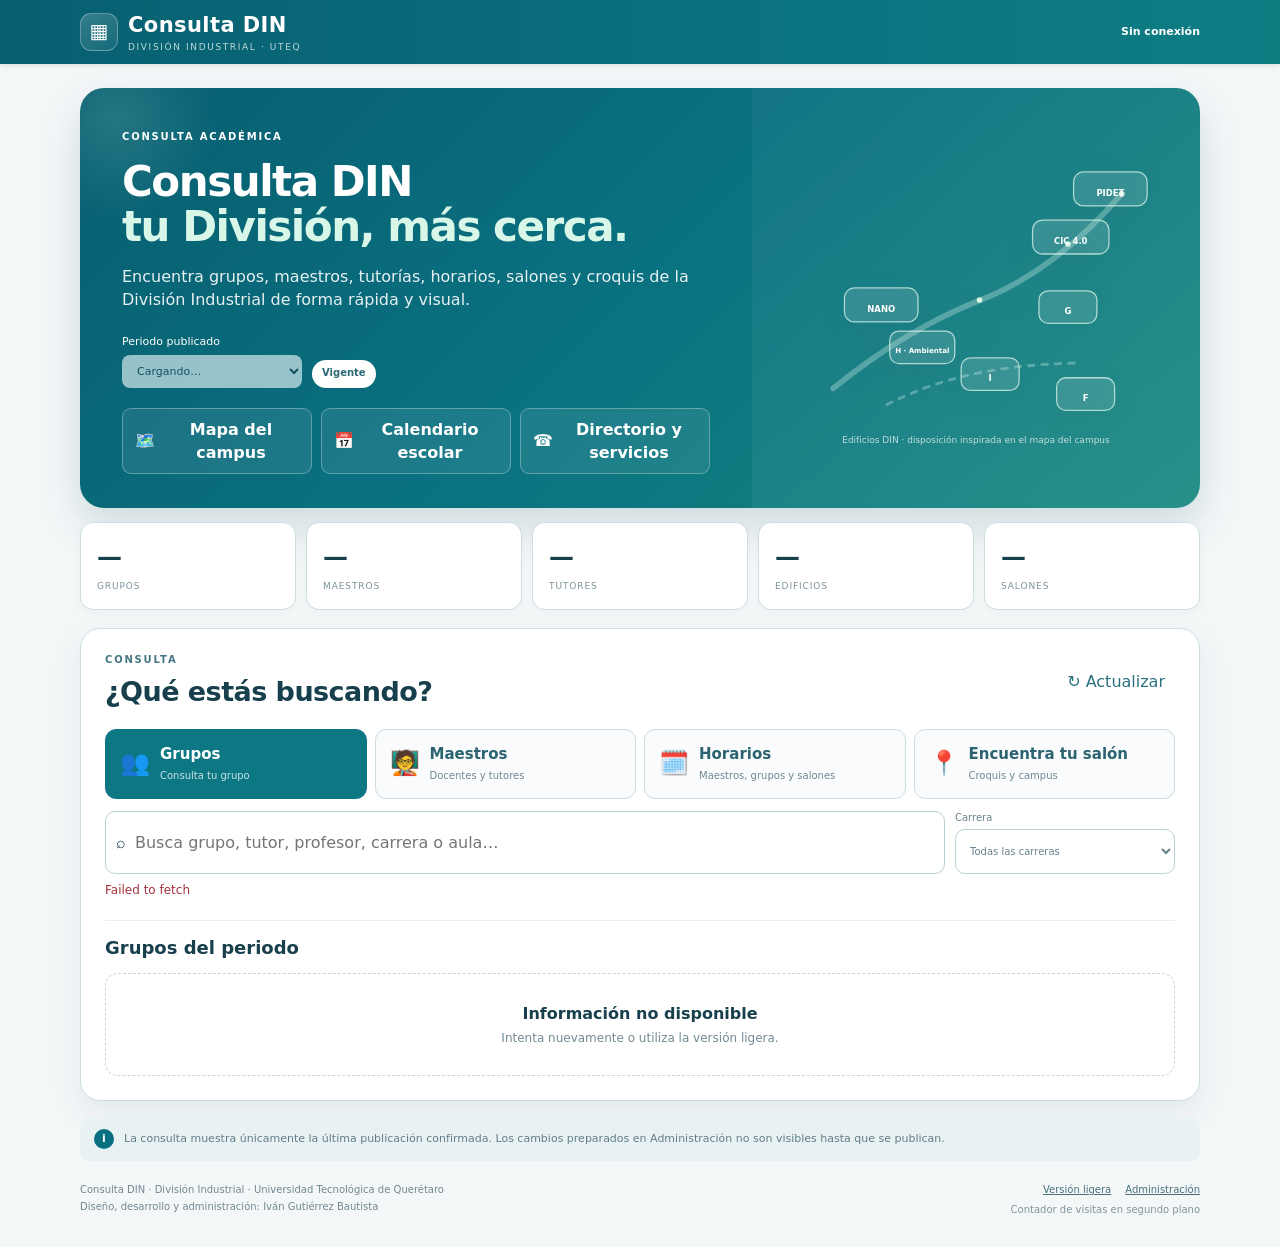
==== commit a5a6f4bd: "Add files via upload" ====
--- a/index.html
+++ b/index.html
@@ -22,12 +22,11 @@
 <header class="topbar">
   <div class="shell topbar-inner">
     <a class="brand" href="./" aria-label="Consulta DIN, inicio">
-      <span class="brand-mark">⚙</span>
-      <span><strong>DIN</strong><small>DIVISIÓN INDUSTRIAL · UTEQ</small></span>
+      <span class="brand-mark" aria-hidden="true">▦</span>
+      <span><strong>Consulta DIN</strong><small>DIVISIÓN INDUSTRIAL · UTEQ</small></span>
     </a>
     <div class="top-actions">
       <div class="connection-box"><strong id="connection">Conectando…</strong><small id="updated"></small></div>
-      <a class="admin-link" href="admin.html">Administración ↗</a>
     </div>
   </div>
 </header>
@@ -36,39 +35,40 @@
   <section class="hero" aria-labelledby="heroTitle">
     <div class="hero-copy">
       <span class="eyebrow">CONSULTA ACADÉMICA</span>
-      <h1 id="heroTitle">Tu información académica,<br><em>en un solo lugar.</em></h1>
-      <p>Consulta grupo, tutor, profesor, aula, horarios y ubicación de tus espacios con una navegación clara, rápida y compatible con móvil.</p>
+      <h1 id="heroTitle">Consulta DIN<br><em>tu División, más cerca.</em></h1>
+      <p>Encuentra grupos, maestros, tutorías, horarios, salones y croquis de la División Industrial de forma rápida y visual.</p>
       <div class="period-row">
         <label>Periodo publicado
           <select id="period" disabled><option>Cargando…</option></select>
         </label>
         <span class="status-pill">Vigente</span>
       </div>
-      <div class="hero-links">
-        <button id="openCampus" class="hero-link" type="button">Mapa del campus ↗</button>
-        <a id="calendarLink" class="hero-link" href="#" target="_blank" rel="noopener">Calendario escolar ↗</a>
-        <a id="servicesLink" class="hero-link" href="#" target="_blank" rel="noopener">Directorio y servicios UTEQ ↗</a>
+      <div class="hero-links institutional-links">
+        <button id="openCampus" class="hero-link" type="button"><span aria-hidden="true">🗺️</span><span>Mapa del campus</span></button>
+        <a id="calendarLink" class="hero-link" href="#" target="_blank" rel="noopener"><span aria-hidden="true">📅</span><span>Calendario escolar</span></a>
+        <a id="servicesLink" class="hero-link" href="#" target="_blank" rel="noopener"><span aria-hidden="true">☎️</span><span>Directorio y servicios</span></a>
       </div>
     </div>
     <div class="hero-campus" aria-hidden="true">
-      <svg viewBox="0 0 540 360" role="img" aria-label="Esquema sutil de edificios basado en el mapa del campus">
-        <path class="campus-road road-main" d="M76 278 C150 222 207 195 290 165 C365 139 413 106 465 59"/>
-        <path class="campus-road road-secondary" d="M178 320 C251 271 315 254 401 245"/>
-        <g class="hero-building pidet"><rect x="410" y="31" width="93" height="44" rx="12"/><text x="456" y="58">PIDET</text></g>
-        <g class="hero-building cic"><rect x="356" y="94" width="96" height="44" rx="12"/><text x="404" y="121">CIC 4.0</text></g>
-        <g class="hero-building nano"><rect x="105" y="181" width="92" height="44" rx="12"/><text x="151" y="208">Nano</text></g>
-        <g class="hero-building h"><rect x="185" y="230" width="72" height="42" rx="11"/><text x="221" y="256">H</text></g>
-        <g class="hero-building g"><rect x="382" y="175" width="72" height="42" rx="11"/><text x="418" y="201">G</text></g>
-        <g class="hero-building i"><rect x="272" y="253" width="72" height="42" rx="11"/><text x="308" y="279">I</text></g>
-        <g class="hero-building f"><rect x="405" y="278" width="72" height="42" rx="11"/><text x="441" y="304">F</text></g>
+      <svg viewBox="0 0 560 390" role="img" aria-label="Esquema de edificios de la División Industrial basado en la disposición del campus">
+        <path class="campus-road road-main" d="M78 330 C145 276 210 235 287 205 C360 176 425 126 486 55"/>
+        <path class="campus-road road-secondary" d="M154 353 C229 315 310 296 430 294"/>
+        <circle class="campus-node" cx="486" cy="55" r="4"/><circle class="campus-node" cx="410" cy="126" r="4"/><circle class="campus-node" cx="285" cy="205" r="4"/>
+        <g class="hero-building pidet"><rect x="418" y="24" width="104" height="48" rx="14"/><text x="470" y="54">PIDET</text></g>
+        <g class="hero-building cic"><rect x="360" y="92" width="108" height="48" rx="14"/><text x="414" y="122">CIC 4.0</text></g>
+        <g class="hero-building nano"><rect x="94" y="188" width="104" height="48" rx="14"/><text x="146" y="218">NANO</text></g>
+        <g class="hero-building h"><rect x="158" y="249" width="92" height="46" rx="13"/><text x="204" y="278">H · Ambiental</text></g>
+        <g class="hero-building g"><rect x="369" y="192" width="82" height="46" rx="13"/><text x="410" y="221">G</text></g>
+        <g class="hero-building i"><rect x="259" y="287" width="82" height="46" rx="13"/><text x="300" y="316">I</text></g>
+        <g class="hero-building f"><rect x="394" y="315" width="82" height="46" rx="13"/><text x="435" y="344">F</text></g>
       </svg>
-      <small>Esquema sutil basado en la disposición del campus</small>
+      <small>Edificios DIN · disposición inspirada en el mapa del campus</small>
     </div>
   </section>
 
   <section class="stats" aria-label="Resumen del periodo">
     <article><strong id="statGroups">—</strong><span>grupos</span></article>
-    <article><strong id="statTeachers">—</strong><span>profesores</span></article>
+    <article><strong id="statTeachers">—</strong><span>maestros</span></article>
     <article><strong id="statTutors">—</strong><span>tutores</span></article>
     <article><strong id="statBuildings">—</strong><span>edificios</span></article>
     <article><strong id="statRooms">—</strong><span>salones</span></article>
@@ -81,10 +81,10 @@
     </div>
 
     <nav class="primary-tabs" aria-label="Secciones de consulta">
-      <button type="button" data-section="groups" class="active" aria-pressed="true"><span>Grupos</span></button>
-      <button type="button" data-section="people" aria-pressed="false"><span>Personas</span></button>
-      <button type="button" data-section="schedules" aria-pressed="false"><span>Horarios</span></button>
-      <button type="button" data-section="location" aria-pressed="false"><span>Ubicación</span></button>
+      <button type="button" data-section="groups" class="active" aria-pressed="true"><span class="tab-icon" aria-hidden="true">👥</span><span>Grupos</span><small>Consulta tu grupo</small></button>
+      <button type="button" data-section="people" aria-pressed="false"><span class="tab-icon" aria-hidden="true">🧑‍🏫</span><span>Maestros</span><small>Docentes y tutores</small></button>
+      <button type="button" data-section="schedules" aria-pressed="false"><span class="tab-icon" aria-hidden="true">🗓️</span><span>Horarios</span><small>Maestros, grupos y salones</small></button>
+      <button type="button" data-section="location" aria-pressed="false"><span class="tab-icon" aria-hidden="true">📍</span><span>Encuentra tu salón</span><small>Croquis y campus</small></button>
     </nav>
 
     <div id="subnav" class="subnav" aria-label="Opciones de sección"></div>
@@ -103,8 +103,8 @@
 </main>
 
 <footer class="shell footer">
-  <div><span>Consulta DIN · División Industrial · Universidad Tecnológica de Querétaro</span><span id="authorLine">Diseño, desarrollo y administración: —</span><span id="visitsLine">Contador de visitas en segundo plano</span></div>
-  <nav><a href="lite.html">Versión ligera</a><a href="admin.html">Administración</a></nav>
+  <div class="footer-copy"><span>Consulta DIN · División Industrial · Universidad Tecnológica de Querétaro</span><span id="authorLine">Diseño, desarrollo y administración: —</span></div>
+  <div class="footer-tools"><nav><a href="lite.html">Versión ligera</a><a href="admin.html">Administración</a></nav><span id="visitsLine">Contador de visitas en segundo plano</span></div>
 </footer>
 
 <dialog id="detailDialog" class="detail-dialog">
--- a/din-final.css
+++ b/din-final.css
@@ -12,3 +12,18 @@
 @media (max-width:620px){.shell{width:min(100% - 16px,1120px)}.topbar-inner{min-height:62px}.connection-box{display:none}.brand strong{font-size:19px}.brand small{font-size:8px}.admin-link{padding:8px 10px;font-size:11px}.hero{margin-top:10px;border-radius:18px}.hero-copy{padding:28px 17px 18px}.hero h1{font-size:31px}.hero-copy>p{font-size:15px}.period-row{align-items:flex-start;flex-direction:column}.period-row label,.period-row select{width:100%}.hero-links{display:grid}.hero-link{text-align:center;min-height:44px}.hero-campus{padding:4px 10px 18px}.hero-campus svg{max-width:310px}.stats{grid-template-columns:repeat(2,1fr);gap:8px}.stats article:last-child{grid-column:1/-1}.stats article{padding:14px}.workspace{padding:16px 11px;border-radius:16px}.workspace h2{font-size:25px}.primary-tabs{display:grid;grid-template-columns:repeat(2,minmax(0,1fr));gap:7px;overflow:visible;padding-bottom:0}.primary-tabs button{min-width:0;scroll-snap-align:none}.subnav{overflow:auto;flex-wrap:nowrap;padding-bottom:2px}.subnav button{flex:0 0 auto}.search-row{grid-template-columns:1fr}.group-grid,.person-grid{grid-template-columns:1fr 1fr;gap:7px}.group-tile{min-height:142px;padding:12px}.group-tile strong,.entity-card h4{font-size:16px}.detail-grid{grid-template-columns:1fr}.footer{align-items:flex-start;flex-direction:column}.location-steps{grid-template-columns:1fr 1fr}.room-choice,.schedule-choice{grid-template-columns:1fr}.room-choice span,.schedule-choice span{grid-column:1;grid-row:auto}.schedule-profile{grid-template-columns:1fr}.results-head{align-items:end}.detail-dialog,.map-dialog,.campus-dialog{width:calc(100% - 12px);max-height:94vh}.map-scroll,.campus-scroll{max-height:61vh}}
 @media (max-width:390px){.group-grid,.person-grid{grid-template-columns:1fr}.hero h1{font-size:29px}.stats{grid-template-columns:1fr 1fr}.primary-tabs button{min-width:0}.workspace-head{align-items:flex-start}.text-button{padding-right:0}}
 @media (prefers-reduced-motion:reduce){*{scroll-behavior:auto!important;transition:none!important}}
+
+/* ===== Ajuste visual final R3 UI1 ===== */
+.topbar{background:linear-gradient(90deg,#075f70 0%,#0b7180 58%,#0e7e83 100%)}
+.brand-mark{background:linear-gradient(145deg,rgba(255,255,255,.18),rgba(255,255,255,.06));font-weight:900}
+.hero{background:linear-gradient(135deg,#075e70 0%,#0a7180 48%,#16877f 100%);box-shadow:0 18px 42px rgba(8,77,91,.16)}
+.hero-copy{position:relative;z-index:2}.hero-copy:after{content:"";position:absolute;width:210px;height:210px;border-radius:50%;background:radial-gradient(circle,rgba(207,245,226,.15),transparent 68%);left:-70px;top:-75px;pointer-events:none}
+.hero h1{font-size:42px}.hero h1 em{color:#d9f7e8}.hero-copy>p{max-width:650px}
+.institutional-links{display:grid;grid-template-columns:repeat(3,minmax(0,1fr));gap:9px;max-width:680px}.institutional-links .hero-link{min-height:50px;display:flex;align-items:center;justify-content:center;gap:8px;text-align:center;background:rgba(255,255,255,.08);border-color:rgba(255,255,255,.30);font-weight:700}.institutional-links .hero-link:hover{background:rgba(255,255,255,.16);transform:translateY(-1px)}
+.hero-campus{background:linear-gradient(145deg,rgba(255,255,255,.035),rgba(255,255,255,.08))}.hero-campus svg{max-width:475px}.campus-road{fill:none;stroke:rgba(225,251,240,.30);stroke-width:8;stroke-linecap:round}.road-secondary{stroke-width:4;stroke-dasharray:8 11}.campus-node{fill:#d9f5e4}.hero-building rect{fill:rgba(247,255,252,.12);stroke:rgba(226,250,239,.72);stroke-width:1.8}.hero-building text{fill:#fff;font-size:12px;font-weight:800;text-anchor:middle;dominant-baseline:middle}.hero-building.h text{font-size:10px}.hero-building{filter:drop-shadow(0 5px 10px rgba(0,0,0,.09))}
+.primary-tabs button{display:grid;grid-template-columns:auto 1fr;grid-template-rows:auto auto;column-gap:10px;align-items:center;text-align:left;padding:12px 14px;min-height:70px;transition:.16s ease}.primary-tabs button .tab-icon{grid-row:1/3;font-size:24px}.primary-tabs button>span:not(.tab-icon){font-size:15px}.primary-tabs button small{font-size:10px;font-weight:500;color:#708892}.primary-tabs button.active small{color:rgba(255,255,255,.78)}.primary-tabs button:hover{border-color:#9fc5cc;box-shadow:0 6px 14px rgba(22,82,96,.06)}
+.subnav button{background:#fff}.subnav button.active{box-shadow:0 4px 12px rgba(12,107,121,.12)}
+.footer{align-items:flex-start}.footer-copy{display:grid;gap:2px}.footer-tools{margin-left:auto;text-align:right}.footer-tools nav{justify-content:flex-end}.footer-tools #visitsLine{display:block;margin-top:5px;color:#80959d}
+#campusCanvas{margin:0 auto;transform-origin:top center}.campus-svg{display:block;width:100%;height:auto}.campus-hotspot{fill:rgba(24,143,134,.18);stroke:#087685;stroke-width:5;cursor:pointer;transition:.15s ease}.campus-hotspot:hover{fill:rgba(41,177,150,.30);stroke:#065f6f;stroke-width:7}.campus-hotspot.selected{fill:rgba(242,203,89,.42);stroke:#a87900;stroke-width:8}.campus-label{pointer-events:none}.campus-label rect{fill:rgba(251,255,254,.95);stroke:#087685;stroke-width:3;filter:drop-shadow(0 4px 8px rgba(24,58,66,.18))}.campus-label text{fill:#075b69;font-size:22px;font-weight:900;text-anchor:middle;dominant-baseline:middle;paint-order:stroke;stroke:#fff;stroke-width:2px;stroke-linejoin:round}.campus-scroll{background:#edf4f4}.campus-list button{font-weight:700}.campus-list button.active{background:linear-gradient(90deg,#0c7580,#18877f)}
+@media(max-width:850px){.institutional-links{grid-template-columns:1fr 1fr 1fr}.hero h1{font-size:38px}}
+@media(max-width:620px){.institutional-links{grid-template-columns:1fr}.primary-tabs button{min-height:68px;padding:10px}.primary-tabs button .tab-icon{font-size:21px}.footer-tools{margin-left:0;text-align:left}.footer-tools nav{justify-content:flex-start}.campus-label text{font-size:24px}}
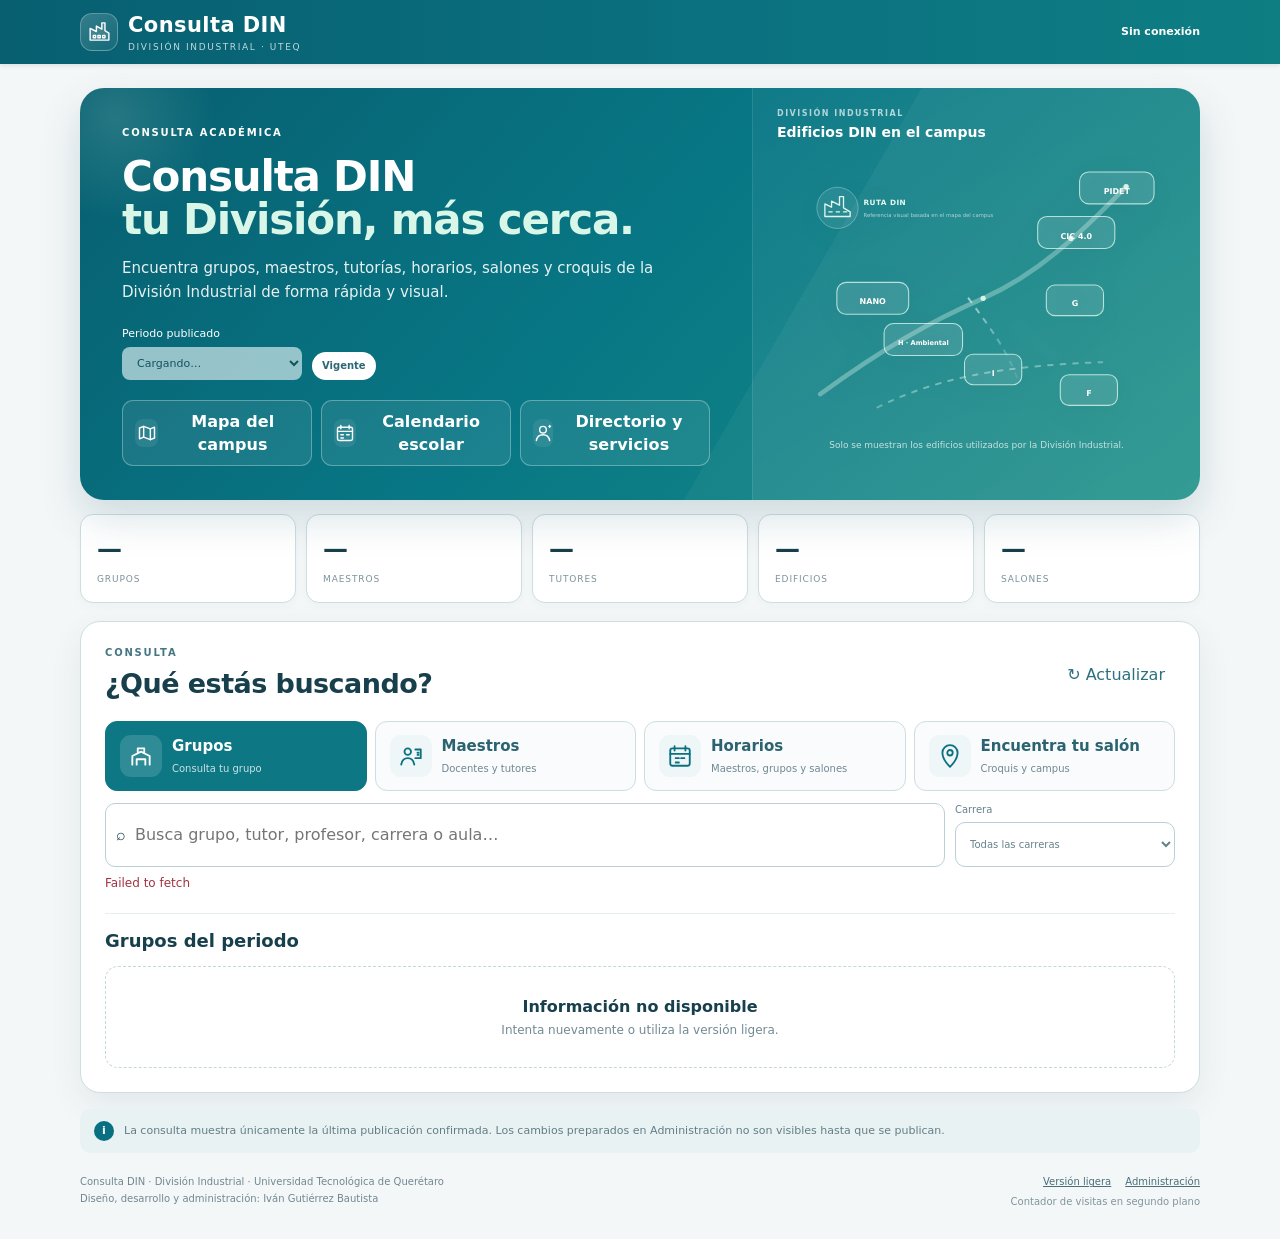
==== commit 5d41a603: "Add files via upload" ====
--- a/index.html
+++ b/index.html
@@ -22,7 +22,7 @@
 <header class="topbar">
   <div class="shell topbar-inner">
     <a class="brand" href="./" aria-label="Consulta DIN, inicio">
-      <span class="brand-mark" aria-hidden="true">▦</span>
+      <span class="brand-mark" aria-hidden="true"><svg viewBox="0 0 32 32"><path d="M4 27V12l8 4V9l7 4V5h4v10l5 3v9H4Z"/><path d="M8 21h3v3H8zm6 0h3v3h-3zm6 0h3v3h-3z"/></svg></span>
       <span><strong>Consulta DIN</strong><small>DIVISIÓN INDUSTRIAL · UTEQ</small></span>
     </a>
     <div class="top-actions">
@@ -44,25 +44,30 @@
         <span class="status-pill">Vigente</span>
       </div>
       <div class="hero-links institutional-links">
-        <button id="openCampus" class="hero-link" type="button"><span aria-hidden="true">🗺️</span><span>Mapa del campus</span></button>
-        <a id="calendarLink" class="hero-link" href="#" target="_blank" rel="noopener"><span aria-hidden="true">📅</span><span>Calendario escolar</span></a>
-        <a id="servicesLink" class="hero-link" href="#" target="_blank" rel="noopener"><span aria-hidden="true">☎️</span><span>Directorio y servicios</span></a>
+        <button id="openCampus" class="hero-link" type="button"><span class="ui-icon" aria-hidden="true"><svg viewBox="0 0 24 24"><path d="m3 6 5-2 8 3 5-2v13l-5 2-8-3-5 2V6Z"/><path d="M8 4v13m8-10v13"/></svg></span><span>Mapa del campus</span></button>
+        <a id="calendarLink" class="hero-link" href="#" target="_blank" rel="noopener"><span class="ui-icon" aria-hidden="true"><svg viewBox="0 0 24 24"><rect x="3" y="5" width="18" height="16" rx="2"/><path d="M7 3v4m10-4v4M3 10h18M7 14h3m4 0h3m-10 4h3"/></svg></span><span>Calendario escolar</span></a>
+        <a id="servicesLink" class="hero-link" href="#" target="_blank" rel="noopener"><span class="ui-icon" aria-hidden="true"><svg viewBox="0 0 24 24"><circle cx="12" cy="8" r="4"/><path d="M4 21c.8-4.4 3.5-7 8-7s7.2 2.6 8 7M19 4h2m-1-1v2"/></svg></span><span>Directorio y servicios</span></a>
       </div>
     </div>
     <div class="hero-campus" aria-hidden="true">
-      <svg viewBox="0 0 560 390" role="img" aria-label="Esquema de edificios de la División Industrial basado en la disposición del campus">
-        <path class="campus-road road-main" d="M78 330 C145 276 210 235 287 205 C360 176 425 126 486 55"/>
-        <path class="campus-road road-secondary" d="M154 353 C229 315 310 296 430 294"/>
-        <circle class="campus-node" cx="486" cy="55" r="4"/><circle class="campus-node" cx="410" cy="126" r="4"/><circle class="campus-node" cx="285" cy="205" r="4"/>
-        <g class="hero-building pidet"><rect x="418" y="24" width="104" height="48" rx="14"/><text x="470" y="54">PIDET</text></g>
-        <g class="hero-building cic"><rect x="360" y="92" width="108" height="48" rx="14"/><text x="414" y="122">CIC 4.0</text></g>
-        <g class="hero-building nano"><rect x="94" y="188" width="104" height="48" rx="14"/><text x="146" y="218">NANO</text></g>
-        <g class="hero-building h"><rect x="158" y="249" width="92" height="46" rx="13"/><text x="204" y="278">H · Ambiental</text></g>
-        <g class="hero-building g"><rect x="369" y="192" width="82" height="46" rx="13"/><text x="410" y="221">G</text></g>
-        <g class="hero-building i"><rect x="259" y="287" width="82" height="46" rx="13"/><text x="300" y="316">I</text></g>
-        <g class="hero-building f"><rect x="394" y="315" width="82" height="46" rx="13"/><text x="435" y="344">F</text></g>
+      <div class="hero-campus-head"><span>DIVISIÓN INDUSTRIAL</span><strong>Edificios DIN en el campus</strong></div>
+      <svg viewBox="0 0 600 420" role="img" aria-label="Distribución esquemática de edificios de la División Industrial inspirada en el mapa del campus">
+        <defs><linearGradient id="routeGlow" x1="0" y1="0" x2="1" y2="1"><stop offset="0" stop-color="#dff7ee" stop-opacity=".65"/><stop offset="1" stop-color="#c0e8df" stop-opacity=".12"/></linearGradient></defs>
+        <path class="campus-gridline" d="M65 358 C160 289 232 248 310 214 C390 179 453 120 525 46"/>
+        <path class="campus-gridline thin" d="M151 378 C238 335 331 316 489 310"/>
+        <path class="campus-gridline thin" d="M288 214 C321 259 345 291 361 333"/>
+        <circle class="campus-node" cx="525" cy="46" r="4"/><circle class="campus-node" cx="442" cy="124" r="4"/><circle class="campus-node" cx="310" cy="214" r="4"/>
+        <g class="hero-building pidet"><rect x="455" y="24" width="112" height="48" rx="14"/><text x="511" y="54">PIDET</text></g>
+        <g class="hero-building cic"><rect x="392" y="91" width="116" height="48" rx="14"/><text x="450" y="121">CIC 4.0</text></g>
+        <g class="hero-building nano"><rect x="90" y="190" width="108" height="48" rx="14"/><text x="144" y="220">NANO</text></g>
+        <g class="hero-building h"><rect x="161" y="252" width="118" height="48" rx="14"/><text x="220" y="282">H · Ambiental</text></g>
+        <g class="hero-building g"><rect x="405" y="194" width="86" height="46" rx="13"/><text x="448" y="223">G</text></g>
+        <g class="hero-building i"><rect x="282" y="298" width="86" height="46" rx="13"/><text x="325" y="327">I</text></g>
+        <g class="hero-building f"><rect x="426" y="329" width="86" height="46" rx="13"/><text x="469" y="358">F</text></g>
+        <g class="industrial-mark"><circle cx="91" cy="78" r="31"/><path d="M72 91V72l10 5V68l12 6V61h6v17l10 6v7H72Z"/><path d="M78 84h5m6 0h5m6 0h5"/></g>
+        <text class="campus-caption" x="130" y="73">RUTA DIN</text><text class="campus-caption sub" x="130" y="92">Referencia visual basada en el mapa del campus</text>
       </svg>
-      <small>Edificios DIN · disposición inspirada en el mapa del campus</small>
+      <small>Solo se muestran los edificios utilizados por la División Industrial.</small>
     </div>
   </section>
 
@@ -81,10 +86,10 @@
     </div>
 
     <nav class="primary-tabs" aria-label="Secciones de consulta">
-      <button type="button" data-section="groups" class="active" aria-pressed="true"><span class="tab-icon" aria-hidden="true">👥</span><span>Grupos</span><small>Consulta tu grupo</small></button>
-      <button type="button" data-section="people" aria-pressed="false"><span class="tab-icon" aria-hidden="true">🧑‍🏫</span><span>Maestros</span><small>Docentes y tutores</small></button>
-      <button type="button" data-section="schedules" aria-pressed="false"><span class="tab-icon" aria-hidden="true">🗓️</span><span>Horarios</span><small>Maestros, grupos y salones</small></button>
-      <button type="button" data-section="location" aria-pressed="false"><span class="tab-icon" aria-hidden="true">📍</span><span>Encuentra tu salón</span><small>Croquis y campus</small></button>
+      <button type="button" data-section="groups" class="active" aria-pressed="true"><span class="tab-icon" aria-hidden="true"><svg viewBox="0 0 24 24"><path d="M4 20v-8l8-4 8 4v8M8 20v-5h8v5M9 8V5h6v3"/></svg></span><span>Grupos</span><small>Consulta tu grupo</small></button>
+      <button type="button" data-section="people" aria-pressed="false"><span class="tab-icon" aria-hidden="true"><svg viewBox="0 0 24 24"><circle cx="9" cy="8" r="3"/><path d="M3 20c.6-4 2.5-6 6-6s5.4 2 6 6M16 6h5v8h-5m2-5h1m-1 2h1"/></svg></span><span>Maestros</span><small>Docentes y tutores</small></button>
+      <button type="button" data-section="schedules" aria-pressed="false"><span class="tab-icon" aria-hidden="true"><svg viewBox="0 0 24 24"><rect x="3" y="5" width="18" height="16" rx="2"/><path d="M7 3v4m10-4v4M3 10h18M8 14h3m2 0h3m-8 4h3"/></svg></span><span>Horarios</span><small>Maestros, grupos y salones</small></button>
+      <button type="button" data-section="location" aria-pressed="false"><span class="tab-icon" aria-hidden="true"><svg viewBox="0 0 24 24"><path d="M12 22s7-6.2 7-13A7 7 0 1 0 5 9c0 6.8 7 13 7 13Z"/><circle cx="12" cy="9" r="2.5"/></svg></span><span>Encuentra tu salón</span><small>Croquis y campus</small></button>
     </nav>
 
     <div id="subnav" class="subnav" aria-label="Opciones de sección"></div>
--- a/din-final.css
+++ b/din-final.css
@@ -27,3 +27,19 @@
 #campusCanvas{margin:0 auto;transform-origin:top center}.campus-svg{display:block;width:100%;height:auto}.campus-hotspot{fill:rgba(24,143,134,.18);stroke:#087685;stroke-width:5;cursor:pointer;transition:.15s ease}.campus-hotspot:hover{fill:rgba(41,177,150,.30);stroke:#065f6f;stroke-width:7}.campus-hotspot.selected{fill:rgba(242,203,89,.42);stroke:#a87900;stroke-width:8}.campus-label{pointer-events:none}.campus-label rect{fill:rgba(251,255,254,.95);stroke:#087685;stroke-width:3;filter:drop-shadow(0 4px 8px rgba(24,58,66,.18))}.campus-label text{fill:#075b69;font-size:22px;font-weight:900;text-anchor:middle;dominant-baseline:middle;paint-order:stroke;stroke:#fff;stroke-width:2px;stroke-linejoin:round}.campus-scroll{background:#edf4f4}.campus-list button{font-weight:700}.campus-list button.active{background:linear-gradient(90deg,#0c7580,#18877f)}
 @media(max-width:850px){.institutional-links{grid-template-columns:1fr 1fr 1fr}.hero h1{font-size:38px}}
 @media(max-width:620px){.institutional-links{grid-template-columns:1fr}.primary-tabs button{min-height:68px;padding:10px}.primary-tabs button .tab-icon{font-size:21px}.footer-tools{margin-left:0;text-align:left}.footer-tools nav{justify-content:flex-start}.campus-label text{font-size:24px}}
+
+/* ===== Consulta DIN R4 · refinamiento visual y mapa ===== */
+.brand-mark{display:grid;place-items:center;width:38px;height:38px;border-radius:12px}
+.brand-mark svg{width:25px;height:25px;fill:none;stroke:#fff;stroke-width:1.8;stroke-linecap:round;stroke-linejoin:round}.brand-mark svg path:first-child{fill:rgba(255,255,255,.12)}
+.ui-icon,.tab-icon{display:inline-grid;place-items:center}.ui-icon svg{width:20px;height:20px;fill:none;stroke:currentColor;stroke-width:1.7;stroke-linecap:round;stroke-linejoin:round}.tab-icon svg{width:26px;height:26px;fill:none;stroke:currentColor;stroke-width:1.7;stroke-linecap:round;stroke-linejoin:round}
+.hero{position:relative;overflow:hidden;background:linear-gradient(132deg,#075f70 0%,#087785 48%,#178d84 100%)}
+.hero:before{content:"";position:absolute;inset:0;background:linear-gradient(120deg,transparent 0 62%,rgba(255,255,255,.045) 62% 100%);pointer-events:none}
+.hero-copy{padding-top:38px;padding-bottom:34px}.hero h1{letter-spacing:-1.2px;line-height:1.03;text-wrap:balance}.hero-copy>p{font-size:15px;line-height:1.6}
+.hero-campus{position:relative;padding:24px 24px 18px;border-left:1px solid rgba(255,255,255,.08);background:linear-gradient(155deg,rgba(255,255,255,.035),rgba(255,255,255,.09))}
+.hero-campus-head{position:absolute;left:24px;top:20px;z-index:2;display:grid;gap:2px}.hero-campus-head span{font-size:8px;letter-spacing:1.5px;font-weight:800;color:rgba(255,255,255,.68)}.hero-campus-head strong{font-size:14px;color:#fff}.hero-campus svg{width:100%;max-width:510px;margin:14px auto 0;display:block}.campus-gridline{fill:none;stroke:url(#routeGlow);stroke-width:7;stroke-linecap:round}.campus-gridline.thin{stroke-width:3;stroke-dasharray:7 12}.hero-building rect{fill:rgba(246,255,251,.11);stroke:rgba(225,250,240,.76);stroke-width:1.6}.hero-building text{font-size:12px;font-weight:800;fill:#fff}.industrial-mark circle{fill:rgba(255,255,255,.08);stroke:rgba(229,252,242,.32);stroke-width:1.5}.industrial-mark path{fill:none;stroke:#dff7ed;stroke-width:2;stroke-linecap:round;stroke-linejoin:round}.campus-caption{fill:#e7faf3;font-size:11px;font-weight:800;letter-spacing:.7px}.campus-caption.sub{font-size:8px;font-weight:500;letter-spacing:0;fill:rgba(255,255,255,.64)}
+.institutional-links .hero-link{border-radius:11px;letter-spacing:.1px}.institutional-links .hero-link .ui-icon{width:28px;height:28px;border-radius:8px;background:rgba(255,255,255,.08)}.institutional-links .hero-link:hover .ui-icon{background:rgba(255,255,255,.14)}
+.primary-tabs button{border-radius:12px}.primary-tabs button .tab-icon{width:42px;height:42px;border-radius:11px;background:#eef6f7;color:#0b7180}.primary-tabs button.active .tab-icon{background:rgba(255,255,255,.14);color:#fff}.primary-tabs button:hover .tab-icon{transform:translateY(-1px)}
+/* Mapa del campus: resaltados discretos pero inequívocos sobre el edificio real. */
+.campus-hotspot{fill:rgba(190,52,63,.24);stroke:#b6323d;stroke-width:4;cursor:pointer;transition:.15s ease}.campus-hotspot:hover{fill:rgba(207,59,72,.34);stroke:#9e2530;stroke-width:6}.campus-hotspot.selected{fill:rgba(213,54,68,.42);stroke:#861d29;stroke-width:7}.campus-label rect{fill:rgba(139,31,42,.90);stroke:rgba(255,255,255,.88);stroke-width:2;filter:drop-shadow(0 4px 8px rgba(76,20,27,.24))}.campus-label text{fill:#fff;font-size:20px;font-weight:900;text-anchor:middle;dominant-baseline:middle;paint-order:normal;stroke:none}.campus-scroll{background:#f1f5f5}.campus-list button.active{background:linear-gradient(90deg,#a82f3b,#c4434f)}
+@media(max-width:850px){.hero-campus{border-left:0;border-top:1px solid rgba(255,255,255,.08)}.hero-campus-head{position:static;margin:0 4px}.hero-campus svg{margin-top:0}}
+@media(max-width:620px){.hero-copy{padding-top:28px}.hero-campus{padding:18px 12px 14px}.hero-campus svg{max-width:335px}.institutional-links .hero-link{justify-content:flex-start;padding-left:14px}.primary-tabs button .tab-icon{width:38px;height:38px}.campus-label text{font-size:22px}}
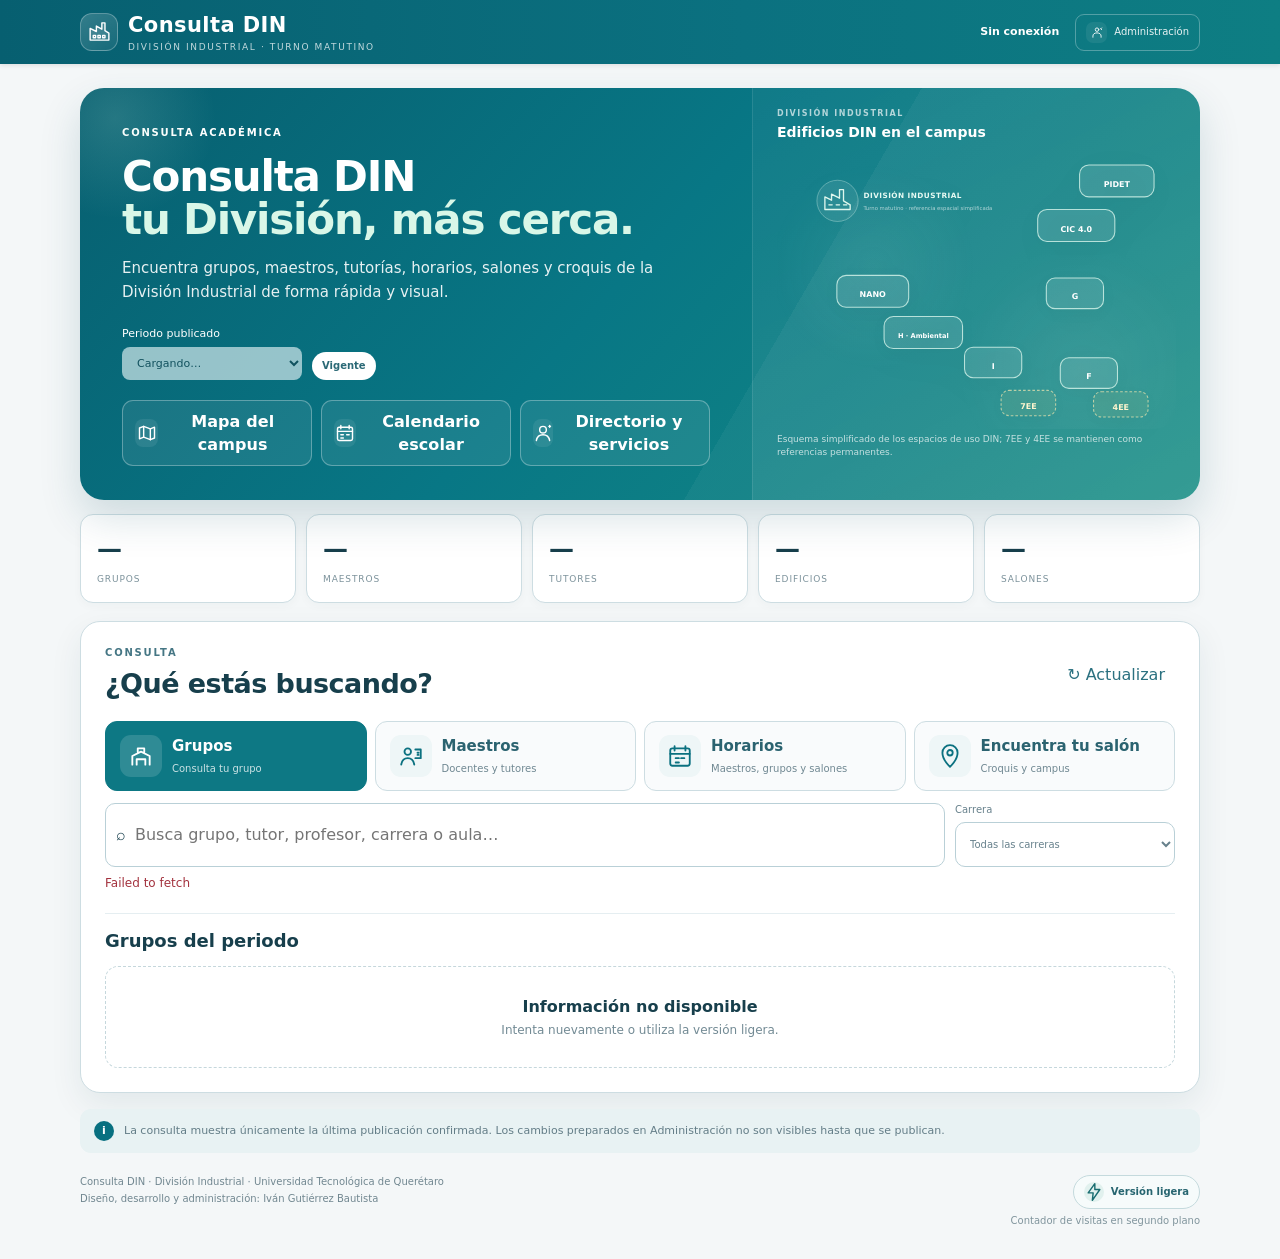
==== commit 81793674: "Add files via upload" ====
--- a/index.html
+++ b/index.html
@@ -23,10 +23,11 @@
   <div class="shell topbar-inner">
     <a class="brand" href="./" aria-label="Consulta DIN, inicio">
       <span class="brand-mark" aria-hidden="true"><svg viewBox="0 0 32 32"><path d="M4 27V12l8 4V9l7 4V5h4v10l5 3v9H4Z"/><path d="M8 21h3v3H8zm6 0h3v3h-3zm6 0h3v3h-3z"/></svg></span>
-      <span><strong>Consulta DIN</strong><small>DIVISIÓN INDUSTRIAL · UTEQ</small></span>
+      <span><strong>Consulta DIN</strong><small>DIVISIÓN INDUSTRIAL · TURNO MATUTINO</small></span>
     </a>
     <div class="top-actions">
       <div class="connection-box"><strong id="connection">Conectando…</strong><small id="updated"></small></div>
+      <a class="admin-link top-admin-link" href="admin.html" aria-label="Abrir Administración"><span class="ui-icon" aria-hidden="true"><svg viewBox="0 0 24 24"><circle cx="12" cy="8" r="3"/><path d="M5 21v-2c0-3.2 2.6-5.5 7-5.5s7 2.3 7 5.5v2M18.5 6.5l1.5-1.5m-1.5 1.5 1.5 1.5"/></svg></span><span>Administración</span></a>
     </div>
   </div>
 </header>
@@ -52,22 +53,19 @@
     <div class="hero-campus" aria-hidden="true">
       <div class="hero-campus-head"><span>DIVISIÓN INDUSTRIAL</span><strong>Edificios DIN en el campus</strong></div>
       <svg viewBox="0 0 600 420" role="img" aria-label="Distribución esquemática de edificios de la División Industrial inspirada en el mapa del campus">
-        <defs><linearGradient id="routeGlow" x1="0" y1="0" x2="1" y2="1"><stop offset="0" stop-color="#dff7ee" stop-opacity=".65"/><stop offset="1" stop-color="#c0e8df" stop-opacity=".12"/></linearGradient></defs>
-        <path class="campus-gridline" d="M65 358 C160 289 232 248 310 214 C390 179 453 120 525 46"/>
-        <path class="campus-gridline thin" d="M151 378 C238 335 331 316 489 310"/>
-        <path class="campus-gridline thin" d="M288 214 C321 259 345 291 361 333"/>
-        <circle class="campus-node" cx="525" cy="46" r="4"/><circle class="campus-node" cx="442" cy="124" r="4"/><circle class="campus-node" cx="310" cy="214" r="4"/>
         <g class="hero-building pidet"><rect x="455" y="24" width="112" height="48" rx="14"/><text x="511" y="54">PIDET</text></g>
         <g class="hero-building cic"><rect x="392" y="91" width="116" height="48" rx="14"/><text x="450" y="121">CIC 4.0</text></g>
         <g class="hero-building nano"><rect x="90" y="190" width="108" height="48" rx="14"/><text x="144" y="220">NANO</text></g>
         <g class="hero-building h"><rect x="161" y="252" width="118" height="48" rx="14"/><text x="220" y="282">H · Ambiental</text></g>
         <g class="hero-building g"><rect x="405" y="194" width="86" height="46" rx="13"/><text x="448" y="223">G</text></g>
         <g class="hero-building i"><rect x="282" y="298" width="86" height="46" rx="13"/><text x="325" y="327">I</text></g>
-        <g class="hero-building f"><rect x="426" y="329" width="86" height="46" rx="13"/><text x="469" y="358">F</text></g>
+        <g class="hero-building f"><rect x="426" y="314" width="86" height="46" rx="13"/><text x="469" y="343">F</text></g>
+        <g class="hero-building ref"><rect x="337" y="363" width="82" height="38" rx="12"/><text x="378" y="387">7EE</text></g>
+        <g class="hero-building ref"><rect x="476" y="365" width="82" height="38" rx="12"/><text x="517" y="389">4EE</text></g>
         <g class="industrial-mark"><circle cx="91" cy="78" r="31"/><path d="M72 91V72l10 5V68l12 6V61h6v17l10 6v7H72Z"/><path d="M78 84h5m6 0h5m6 0h5"/></g>
-        <text class="campus-caption" x="130" y="73">RUTA DIN</text><text class="campus-caption sub" x="130" y="92">Referencia visual basada en el mapa del campus</text>
+        <text class="campus-caption" x="130" y="73">DIVISIÓN INDUSTRIAL</text><text class="campus-caption sub" x="130" y="92">Turno matutino · referencia espacial simplificada</text>
       </svg>
-      <small>Solo se muestran los edificios utilizados por la División Industrial.</small>
+      <small>Esquema simplificado de los espacios de uso DIN; 7EE y 4EE se mantienen como referencias permanentes.</small>
     </div>
   </section>
 
@@ -109,7 +107,7 @@
 
 <footer class="shell footer">
   <div class="footer-copy"><span>Consulta DIN · División Industrial · Universidad Tecnológica de Querétaro</span><span id="authorLine">Diseño, desarrollo y administración: —</span></div>
-  <div class="footer-tools"><nav><a href="lite.html">Versión ligera</a><a href="admin.html">Administración</a></nav><span id="visitsLine">Contador de visitas en segundo plano</span></div>
+  <div class="footer-tools"><nav><a class="lite-link" href="lite.html"><span class="ui-icon" aria-hidden="true"><svg viewBox="0 0 24 24"><path d="M13 2 5 13h6l-1 9 9-13h-6V2Z"/></svg></span><span>Versión ligera</span></a></nav><span id="visitsLine">Contador de visitas en segundo plano</span></div>
 </footer>
 
 <dialog id="detailDialog" class="detail-dialog">
--- a/din-final.css
+++ b/din-final.css
@@ -43,3 +43,23 @@
 .campus-hotspot{fill:rgba(190,52,63,.24);stroke:#b6323d;stroke-width:4;cursor:pointer;transition:.15s ease}.campus-hotspot:hover{fill:rgba(207,59,72,.34);stroke:#9e2530;stroke-width:6}.campus-hotspot.selected{fill:rgba(213,54,68,.42);stroke:#861d29;stroke-width:7}.campus-label rect{fill:rgba(139,31,42,.90);stroke:rgba(255,255,255,.88);stroke-width:2;filter:drop-shadow(0 4px 8px rgba(76,20,27,.24))}.campus-label text{fill:#fff;font-size:20px;font-weight:900;text-anchor:middle;dominant-baseline:middle;paint-order:normal;stroke:none}.campus-scroll{background:#f1f5f5}.campus-list button.active{background:linear-gradient(90deg,#a82f3b,#c4434f)}
 @media(max-width:850px){.hero-campus{border-left:0;border-top:1px solid rgba(255,255,255,.08)}.hero-campus-head{position:static;margin:0 4px}.hero-campus svg{margin-top:0}}
 @media(max-width:620px){.hero-copy{padding-top:28px}.hero-campus{padding:18px 12px 14px}.hero-campus svg{max-width:335px}.institutional-links .hero-link{justify-content:flex-start;padding-left:14px}.primary-tabs button .tab-icon{width:38px;height:38px}.campus-label text{font-size:22px}}
+
+
+/* ===== Consulta DIN R5 · ajustes auditados 24-09-2026 ===== */
+.top-admin-link{display:inline-flex;align-items:center;gap:7px;padding:7px 10px;font-size:10px;opacity:.90;white-space:nowrap}
+.top-admin-link .ui-icon{width:21px;height:21px;border-radius:7px;background:rgba(255,255,255,.08)}
+.top-admin-link .ui-icon svg{width:14px;height:14px}
+.top-admin-link:hover{opacity:1}
+.hero-campus svg{background:radial-gradient(circle at 76% 78%,rgba(255,255,255,.06),transparent 33%),radial-gradient(circle at 24% 42%,rgba(194,240,224,.07),transparent 30%);border-radius:20px}
+.hero-building.ref rect{fill:rgba(255,224,129,.08);stroke:rgba(255,235,176,.66);stroke-dasharray:4 3}
+.hero-building.ref text{fill:#fff5ce}
+.footer-tools .lite-link{display:inline-flex;align-items:center;gap:7px;border:1px solid #c4dadd;background:#f6fbfb;border-radius:999px;padding:6px 10px;color:#276570;font-weight:750;text-decoration:none}
+.footer-tools .lite-link:hover{background:#eaf6f5;border-color:#9fc7c7}
+.footer-tools .lite-link .ui-icon{width:20px;height:20px;border-radius:50%;background:#e1f1ee;color:#176c70}
+.campus-hotspot.reference{fill:rgba(207,154,49,.22);stroke:#b47c16;stroke-dasharray:10 6}
+.campus-hotspot.reference:hover,.campus-hotspot.reference.selected{fill:rgba(217,164,55,.34);stroke:#8f5e08}
+@media(max-width:620px){
+  .top-actions{gap:7px}
+  .top-admin-link{padding:7px 8px}
+  .top-admin-link span:last-child{display:none}
+}
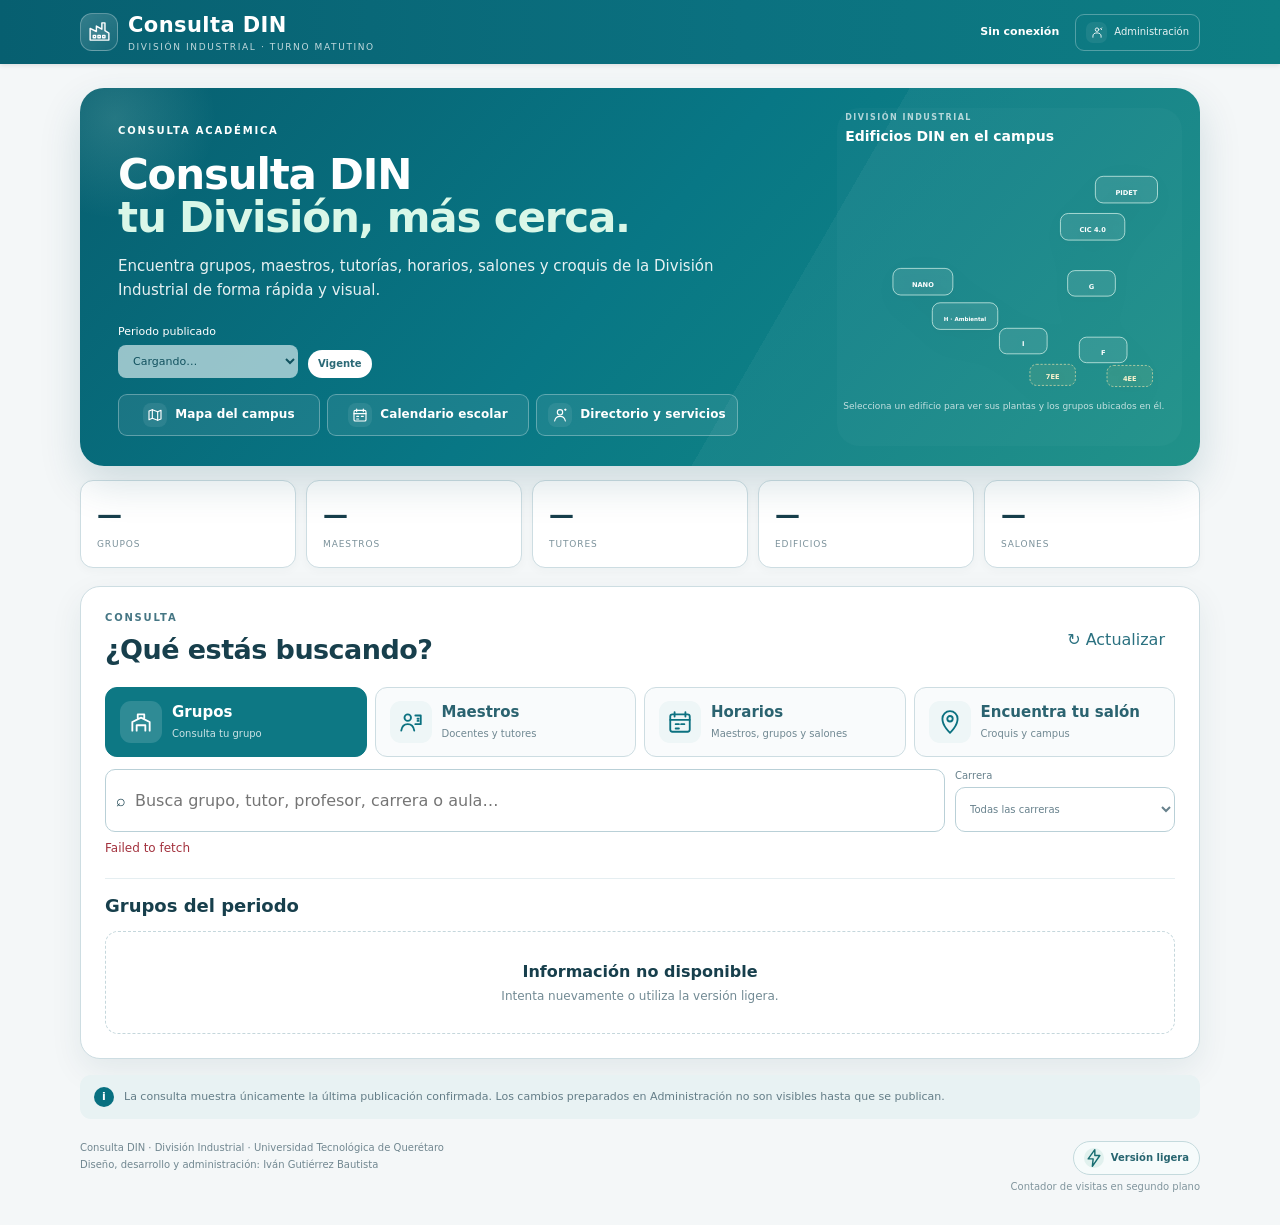
==== commit 3331567d: "Add files via upload" ====
--- a/index.html
+++ b/index.html
@@ -50,22 +50,20 @@
         <a id="servicesLink" class="hero-link" href="#" target="_blank" rel="noopener"><span class="ui-icon" aria-hidden="true"><svg viewBox="0 0 24 24"><circle cx="12" cy="8" r="4"/><path d="M4 21c.8-4.4 3.5-7 8-7s7.2 2.6 8 7M19 4h2m-1-1v2"/></svg></span><span>Directorio y servicios</span></a>
       </div>
     </div>
-    <div class="hero-campus" aria-hidden="true">
+    <div class="hero-campus" aria-label="Edificios de la División Industrial">
       <div class="hero-campus-head"><span>DIVISIÓN INDUSTRIAL</span><strong>Edificios DIN en el campus</strong></div>
-      <svg viewBox="0 0 600 420" role="img" aria-label="Distribución esquemática de edificios de la División Industrial inspirada en el mapa del campus">
-        <g class="hero-building pidet"><rect x="455" y="24" width="112" height="48" rx="14"/><text x="511" y="54">PIDET</text></g>
-        <g class="hero-building cic"><rect x="392" y="91" width="116" height="48" rx="14"/><text x="450" y="121">CIC 4.0</text></g>
-        <g class="hero-building nano"><rect x="90" y="190" width="108" height="48" rx="14"/><text x="144" y="220">NANO</text></g>
-        <g class="hero-building h"><rect x="161" y="252" width="118" height="48" rx="14"/><text x="220" y="282">H · Ambiental</text></g>
-        <g class="hero-building g"><rect x="405" y="194" width="86" height="46" rx="13"/><text x="448" y="223">G</text></g>
-        <g class="hero-building i"><rect x="282" y="298" width="86" height="46" rx="13"/><text x="325" y="327">I</text></g>
-        <g class="hero-building f"><rect x="426" y="314" width="86" height="46" rx="13"/><text x="469" y="343">F</text></g>
-        <g class="hero-building ref"><rect x="337" y="363" width="82" height="38" rx="12"/><text x="378" y="387">7EE</text></g>
-        <g class="hero-building ref"><rect x="476" y="365" width="82" height="38" rx="12"/><text x="517" y="389">4EE</text></g>
-        <g class="industrial-mark"><circle cx="91" cy="78" r="31"/><path d="M72 91V72l10 5V68l12 6V61h6v17l10 6v7H72Z"/><path d="M78 84h5m6 0h5m6 0h5"/></g>
-        <text class="campus-caption" x="130" y="73">DIVISIÓN INDUSTRIAL</text><text class="campus-caption sub" x="130" y="92">Turno matutino · referencia espacial simplificada</text>
+      <svg viewBox="0 0 600 420" role="img" aria-label="Distribución esquemática de edificios de la División Industrial">
+        <g class="hero-building pidet" data-hero-area="PIDET" role="button" tabindex="0"><rect x="455" y="24" width="112" height="48" rx="14"/><text x="511" y="54">PIDET</text></g>
+        <g class="hero-building cic" data-hero-area="CIC" role="button" tabindex="0"><rect x="392" y="91" width="116" height="48" rx="14"/><text x="450" y="121">CIC 4.0</text></g>
+        <g class="hero-building nano" data-hero-area="NANO_H1" role="button" tabindex="0"><rect x="90" y="190" width="108" height="48" rx="14"/><text x="144" y="220">NANO</text></g>
+        <g class="hero-building h" data-hero-area="AMBIENTAL_H" role="button" tabindex="0"><rect x="161" y="252" width="118" height="48" rx="14"/><text x="220" y="282">H · Ambiental</text></g>
+        <g class="hero-building g" data-hero-area="G" role="button" tabindex="0"><rect x="405" y="194" width="86" height="46" rx="13"/><text x="448" y="223">G</text></g>
+        <g class="hero-building i" data-hero-area="I" role="button" tabindex="0"><rect x="282" y="298" width="86" height="46" rx="13"/><text x="325" y="327">I</text></g>
+        <g class="hero-building f" data-hero-area="F" role="button" tabindex="0"><rect x="426" y="314" width="86" height="46" rx="13"/><text x="469" y="343">F</text></g>
+        <g class="hero-building ref" data-hero-area="D" role="button" tabindex="0"><rect x="337" y="363" width="82" height="38" rx="12"/><text x="378" y="387">7EE</text></g>
+        <g class="hero-building ref" data-hero-area="E" role="button" tabindex="0"><rect x="476" y="365" width="82" height="38" rx="12"/><text x="517" y="389">4EE</text></g>
       </svg>
-      <small>Esquema simplificado de los espacios de uso DIN; 7EE y 4EE se mantienen como referencias permanentes.</small>
+      <small>Selecciona un edificio para ver sus plantas y los grupos ubicados en él.</small>
     </div>
   </section>
 
--- a/din-final.css
+++ b/din-final.css
@@ -63,3 +63,63 @@
   .top-admin-link{padding:7px 8px}
   .top-admin-link span:last-child{display:none}
 }
+
+
+/* ===== Consulta DIN R6 · refinamiento solicitado ===== */
+.hero{grid-template-columns:minmax(0,1.32fr) minmax(330px,.68fr);align-items:stretch}
+.hero-copy{padding:36px 32px 30px 38px}
+.hero-campus{border-left:0!important;background:transparent!important;padding:28px 24px 20px;justify-content:center}
+.hero-campus:before{content:"";position:absolute;inset:20px 18px;border-radius:22px;background:rgba(255,255,255,.025);pointer-events:none}
+.hero-campus-head{left:26px;top:24px}
+.hero-campus svg{position:relative;z-index:1;max-width:430px;background:none!important}
+.hero-campus small{position:relative;z-index:1;max-width:390px;text-align:left;width:100%;line-height:1.35}
+.hero-building{cursor:pointer;outline:none}
+.hero-building rect{transition:.16s ease;fill:rgba(255,255,255,.09)}
+.hero-building:hover rect,.hero-building:focus rect{fill:rgba(255,255,255,.20);stroke:#fff;stroke-width:2.2}
+.hero-building:hover text,.hero-building:focus text{fill:#fff}
+.hero-building:focus-visible{filter:drop-shadow(0 0 0 rgba(0,0,0,0))}
+.institutional-links{display:flex;flex-wrap:nowrap;gap:7px;max-width:620px;margin-top:16px}
+.institutional-links .hero-link{flex:1 1 0;min-width:0;min-height:42px;padding:7px 9px;border-radius:9px;font-size:12px;line-height:1.15}
+.institutional-links .hero-link .ui-icon{width:24px;height:24px;min-width:24px}
+.institutional-links .hero-link .ui-icon svg{width:16px;height:16px}
+
+.location-subnav{justify-content:center;gap:10px;margin-top:12px}
+.location-subnav button{min-width:145px;border-color:#bd5360;background:#fff6f7;color:#a53442}
+.location-subnav button.active{background:#a93643;border-color:#a93643;color:#fff;box-shadow:0 5px 14px rgba(169,54,67,.16)}
+.location-subnav button:hover{border-color:#a93643;background:#faedef}
+.location-subnav button.active:hover{background:#982d39}
+
+.campus-inline-block{margin-top:12px}
+.campus-inline-copy{text-align:center;margin:2px auto 12px;max-width:700px}
+.campus-inline-copy strong,.campus-inline-copy span{display:block}
+.campus-inline-copy span{font-size:12px;color:#708892;margin-top:3px}
+.campus-inline-preview{display:block;width:min(100%,760px);margin:0 auto;border:1px solid #c8dade;border-radius:16px;padding:10px;background:#f7fafb;cursor:pointer;overflow:hidden;box-shadow:0 7px 18px rgba(20,64,74,.04)}
+.campus-inline-preview:hover{border-color:#9ebfc7;box-shadow:0 10px 24px rgba(20,64,74,.08)}
+.campus-inline-preview .campus-svg{width:100%;height:auto;max-height:480px;object-fit:contain;background:#eef4f4;border-radius:11px}
+.campus-inline-preview>span{display:block;padding:8px 6px 2px;font-size:12px;font-weight:750;color:#2b6672;text-align:center}
+
+.campus-label rect{fill:rgba(145,35,47,.91);stroke:rgba(255,255,255,.92);stroke-width:2}
+.campus-label text{font-size:19px;font-weight:900;fill:#fff;text-anchor:middle;dominant-baseline:middle}
+.campus-floor-card{border:1px solid var(--line);border-radius:11px;padding:10px;margin:8px 0;background:#fff}
+.campus-floor-card>div:first-child{display:flex;justify-content:space-between;gap:12px;align-items:center}
+.campus-floor-card small{color:#708892}
+.campus-group-tags{display:flex;flex-wrap:wrap;gap:4px;margin:8px 0}
+.campus-group-tags span{display:inline-flex;border-radius:999px;padding:3px 7px;background:#edf4f5;color:#315f69;font-size:9px;font-weight:750}
+.campus-group-tags .empty-tag{background:#f5f5f5;color:#7f8d91}
+.campus-floor-card .soft{padding:6px 9px;color:#326570;border-color:#bdd0d5;background:#f9fbfb}
+
+@media(max-width:850px){
+  .hero{display:block}
+  .hero-campus{display:none!important}
+  .hero-copy{padding:30px 28px}
+  .institutional-links{display:flex;flex-wrap:nowrap;max-width:none}
+}
+@media(max-width:620px){
+  .institutional-links{display:grid;grid-template-columns:repeat(3,minmax(0,1fr));gap:5px}
+  .institutional-links .hero-link{min-height:40px;padding:6px 5px;font-size:10px;justify-content:center}
+  .institutional-links .hero-link .ui-icon{display:none}
+  .location-subnav{display:flex!important;justify-content:center}
+  .location-subnav button{min-width:0;flex:0 1 145px}
+  .campus-inline-preview{padding:6px;border-radius:12px}
+  .campus-inline-preview .campus-svg{max-height:390px}
+}
